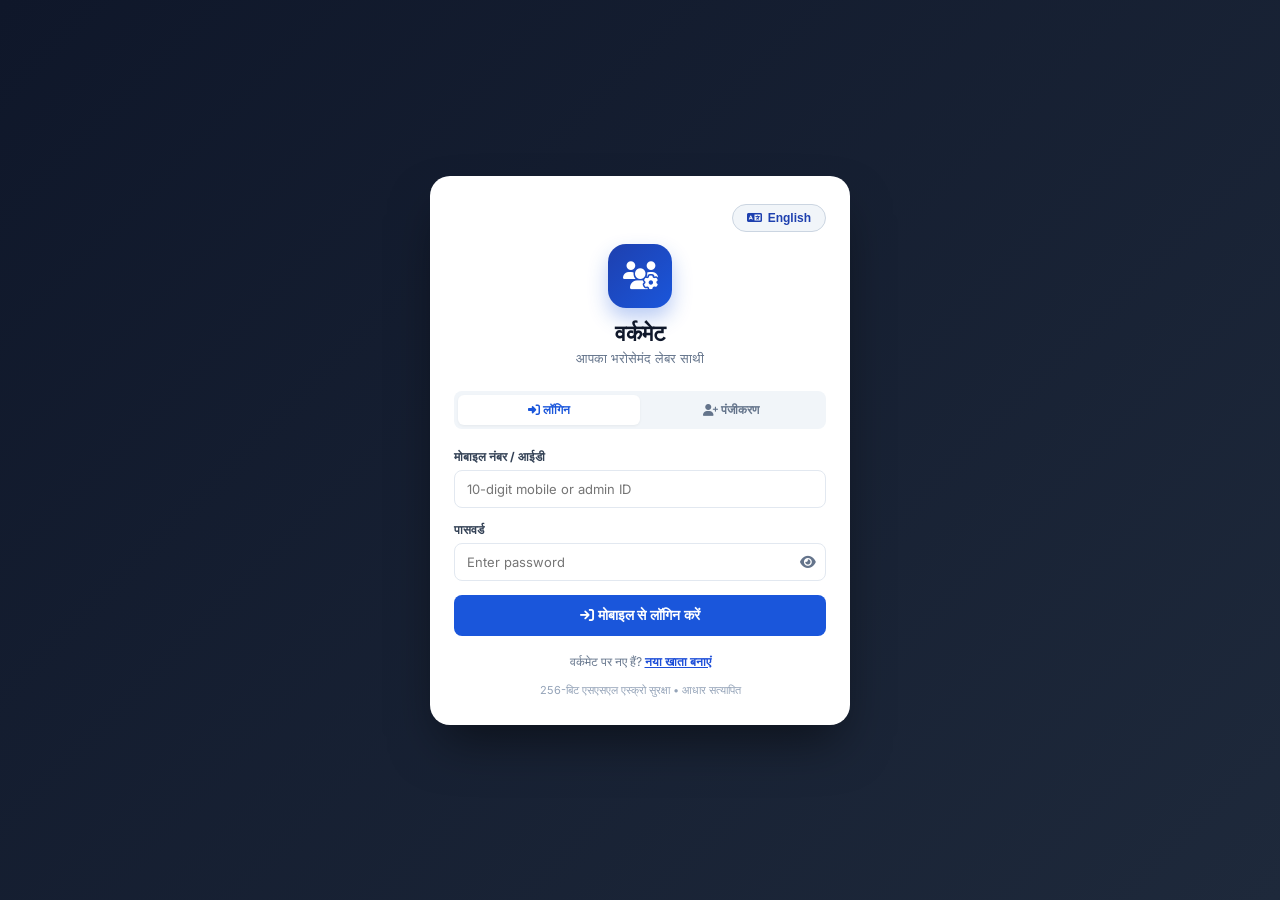
==== docs/index.html @ eb69a131 "feat: add Worker and Dalal (Labour Contractor) options to user role dropdown and management" ====
<!DOCTYPE html>
<html lang="en">
<head>
  <meta charset="UTF-8">
  <meta name="viewport" content="width=device-width, initial-scale=1.0">
  <title data-i18n="appHtmlTitle">WorkMate | On-Demand Blue-Collar Labour Platform</title>
  <!-- Google Fonts: Inter -->
  <link rel="preconnect" href="https://fonts.googleapis.com">
  <link rel="preconnect" href="https://fonts.gstatic.com" crossorigin>
  <link href="https://fonts.googleapis.com/css2?family=Inter:wght@400;500;600;700;800&display=swap" rel="stylesheet">
  <!-- FontAwesome 6 Icons -->
  <link rel="stylesheet" href="https://cdnjs.cloudflare.com/ajax/libs/font-awesome/6.5.1/css/all.min.css">
    <!-- Leaflet Interactive Maps (Official Google Maps Tile Support) -->
  <link rel="stylesheet" href="https://unpkg.com/leaflet@1.9.4/dist/leaflet.css" integrity="sha256-p4NxAoJBhIIN+hmNHrzRCf9tD/miZyoHS5obTRR9BMY=" crossorigin="" />
  <script src="https://unpkg.com/leaflet@1.9.4/dist/leaflet.js" integrity="sha256-20nQCchB9co0qIjJZRGuk2/Z9VM+kNiyxNV1lvTlZBo=" crossorigin=""></script>
  <link rel="stylesheet" href="./css/style.css">
</head>
<body>

  <!-- ================= AUTHENTICATION VIEW (When Logged Out) ================= -->
  <div id="view-auth" class="auth-wrapper" style="display:none;">
    <div class="auth-card-main">
      <!-- Top Language Switcher in Auth Screen -->
      <div class="auth-top-bar">
        <button type="button" class="auth-lang-btn" onclick="toggleLanguage()" title="Switch Language">
          <i class="fa-solid fa-language"></i>
          <span id="authLangTag">हिन्दी</span>
        </button>
      </div>

      <div class="auth-header-logo">
        <div class="auth-logo-badge">
          <i class="fa-solid fa-users-gear"></i>
        </div>
        <h2 style="font-size:22px; font-weight:800; color:#0f172a;" data-i18n="appName">WorkMate</h2>
        <p style="font-size:13px; color:#64748b; margin-top:4px;" data-i18n="tagline">Your Trusted Labour Partner</p>
      </div>

      <!-- Auth Switcher Tabs (Unified Login & Register) -->
      <div class="auth-tabs-row" style="grid-template-columns: 1fr 1fr;">
        <button id="authTabCustomer" class="auth-tab-item active" onclick="switchAuthTab('login')">
          <i class="fa-solid fa-right-to-bracket"></i> <span data-i18n="authLoginTab">Login</span>
        </button>
        <button id="authTabCustomerRegister" class="auth-tab-item" onclick="switchAuthTab('register')">
          <i class="fa-solid fa-user-plus"></i> <span data-i18n="authRegisterTab">Register</span>
        </button>
      </div>

      <!-- Unified Login Form (Customer & Admin Login through single portal) -->
      <form id="formCustomerLogin" onsubmit="handleCustomerLogin(event)" autocomplete="off">
        <div class="form-group">
          <label class="form-label" data-i18n="authIdentifierLabel">Mobile Number / ID *</label>
          <div style="display:flex; gap:8px;">
            <input type="tel" id="loginIdentifierInput" class="form-input" placeholder="10-digit mobile or admin ID" autocomplete="off" value="" required style="flex:1;" />
          </div>
        </div>
        <div class="form-group">
          <label class="form-label" data-i18n="authPasswordLabel">Password * (Min 6 chars)</label>
          <div style="position:relative;">
            <input type="password" id="loginPasswordInput" class="form-input" placeholder="Enter password" minlength="6" autocomplete="new-password" value="" required style="padding-right:38px;" />
            <button type="button" onclick="togglePasswordVisibility('loginPasswordInput', 'loginPassToggleIcon')" style="position:absolute; right:10px; top:50%; transform:translateY(-50%); background:none; border:none; color:#64748b; cursor:pointer; font-size:14px;">
              <i class="fa-solid fa-eye" id="loginPassToggleIcon"></i>
            </button>
          </div>
        </div>
        <button type="submit" class="btn-submit-primary" style="margin-bottom:12px;">
          <i class="fa-solid fa-arrow-right-to-bracket"></i> <span data-i18n="authLoginBtn">Login to WorkMate</span>
        </button>
        <p style="font-size:12px; color:#64748b; text-align:center; margin-top:6px;">
          <span data-i18n="newAccountPrompt">New to WorkMate?</span> 
          <a href="javascript:void(0)" onclick="switchAuthTab('register')" style="color:#1d4ed8; font-weight:700; text-decoration:underline;" data-i18n="createAccountLink">Create an account</a>
        </p>
      </form>

      <!-- Customer Register Form -->
      <form id="formCustomerRegister" onsubmit="handleCustomerRegister(event)" style="display:none;" autocomplete="off">
        <div class="form-group">
          <label class="form-label" data-i18n="labelFullName">Full Name *</label>
          <input type="text" id="registerNameInput" class="form-input" placeholder="Enter your full name" autocomplete="off" value="" required />
        </div>
        <div class="form-group">
          <label class="form-label" data-i18n="authPhoneLabel">10-Digit Mobile Number *</label>
          <div style="display:flex; gap:8px;">
            <input type="text" value="+91" readonly style="width:55px; text-align:center; background:#f1f5f9; border:1px solid #cbd5e1; border-radius:6px; font-weight:700; font-size:13px;" />
            <input type="tel" id="registerPhoneInput" class="form-input" placeholder="10-digit mobile number" maxlength="10" pattern="[0-9]{10}" oninput="this.value=this.value.replace(/[^0-9]/g,'').slice(0,10)" autocomplete="off" value="" required style="flex:1;" />
          </div>
        </div>
        <div class="form-group">
          <label class="form-label" data-i18n="authPasswordLabel">Create Password * (Min 6 chars)</label>
          <div style="position:relative;">
            <input type="password" id="registerPasswordInput" class="form-input" placeholder="Create password (min 6 characters)" minlength="6" autocomplete="new-password" value="" required style="padding-right:38px;" />
            <button type="button" onclick="togglePasswordVisibility('registerPasswordInput', 'regPassToggleIcon')" style="position:absolute; right:10px; top:50%; transform:translateY(-50%); background:none; border:none; color:#64748b; cursor:pointer; font-size:14px;">
              <i class="fa-solid fa-eye" id="regPassToggleIcon"></i>
            </button>
          </div>
        </div>
        <div class="form-group">
          <label class="form-label" data-i18n="labelAddress">Delivery / House Address *</label>
          <input type="text" id="registerAddressInput" class="form-input" placeholder="House/Flat number, Street name" autocomplete="off" value="" required />
        </div>
        <div class="form-group">
          <label class="form-label" data-i18n="labelCityState">City &amp; State *</label>
          <input type="text" id="registerCityInput" class="form-input" placeholder="e.g. Surat, Gujarat" autocomplete="off" value="" required />
        </div>
        <div class="form-group">
          <label class="form-label" data-i18n="labelEmail">Email Address (Optional)</label>
          <input type="email" id="registerEmailInput" class="form-input" placeholder="e.g. user@example.com" autocomplete="off" value="" />
        </div>
        <button type="submit" class="btn-submit-primary" style="margin-bottom:12px;">
          <i class="fa-solid fa-user-plus"></i> <span data-i18n="authRegisterBtn">Register &amp; Continue</span>
        </button>
        <p style="font-size:12px; color:#64748b; text-align:center; margin-top:6px;">
          <span data-i18n="alreadyAccountPrompt">Already have an account?</span> 
          <a href="javascript:void(0)" onclick="switchAuthTab('login')" style="color:#1d4ed8; font-weight:700; text-decoration:underline;" data-i18n="loginAccountLink">Login here</a>
        </p>
      </form>

      <div style="font-size:11px; color:#94a3b8; text-align:center; margin-top:14px;" data-i18n="sslSecurityFoot">
        Protected by 256-bit SSL Escrow Security • UIDAI Aadhaar Verified
      </div>
    </div>
  </div>

  <!-- ================= MAIN APP VIEW (When Logged In) ================= -->
  <div id="appViewportWrapper" class="viewport-wrapper">
    <div id="appContainer" class="app-container" style="display:none;">
      
      <!-- Vibrant Blue App Header (Matching User's Brand Mockup) -->
      <header class="app-header">
        <div class="header-left">
          <div class="location-dropdown" onclick="showToast('Location fixed to registered address')">
            <i class="fa-solid fa-location-dot"></i>
            <span id="headerLocationText">Flat 402, Lotus Tower, Sector 14</span>
            <i class="fa-solid fa-chevron-down" style="font-size:10px;"></i>
          </div>
          <div class="user-greeting" id="userGreetingText">Hello!</div>
        </div>

        <div class="header-right">
          <!-- Google Translate Style Language Switcher -->
          <button class="google-translate-btn" onclick="toggleLanguage()" title="Change Language">
            <span class="translate-icon"><i class="fa-solid fa-language"></i></span>
            <span id="currentLangTag">हिन्दी</span>
            <span class="lang-indicator" id="currentLangIndicator">HI</span>
          </button>

          <!-- Profile Avatar -->
          <div class="header-user-avatar" onclick="switchTab('account')">
            <img src="https://images.unsplash.com/photo-1534528741775-53994a69daeb?w=150&h=150&fit=crop&crop=face" alt="User Avatar">
            <div class="online-dot"></div>
          </div>
        </div>
      </header>

      <!-- Dedicated Admin Top Toolbar (Visible only when logged in as Admin) -->
      <div id="adminTopBar" class="admin-top-bar" style="display:none;">
        <div class="admin-top-badge">
          <i class="fa-solid fa-crown"></i>
          <span>ADMIN CONSOLE</span>
        </div>
        <div class="admin-view-switcher">
          <button id="btnAdminViewMode" class="admin-toggle-btn active" onclick="switchAdminView('admin')">
            <i class="fa-solid fa-sliders"></i> <span data-i18n="adminRatesTab">4 Module Rates</span>
          </button>
          <button id="btnCustomerViewMode" class="admin-toggle-btn" onclick="switchAdminView('customer')">
            <i class="fa-solid fa-mobile-screen"></i> <span data-i18n="customerPreviewTab">Customer View</span>
          </button>
        </div>
        <button class="admin-direct-logout-btn" onclick="openLogoutModal()" title="Log out of Admin Session">
          <i class="fa-solid fa-right-from-bracket"></i>
          <span data-i18n="btnLogout">Logout</span>
        </button>
      </div>

      <!-- Content Views -->
      <main class="app-content">

        <!-- ================= Screen 0: Dedicated Admin Master Rates & Banks Dashboard ================= -->
        <section id="screen-admin" class="screen-view">
          <div style="display:flex; justify-content:space-between; align-items:center; margin-bottom:12px; gap:8px;">
            <button type="button" onclick="switchTab('home')" style="background:#f1f5f9; border:1px solid #cbd5e1; border-radius:8px; padding:6px 12px; font-size:12px; font-weight:700; color:#1e293b; cursor:pointer; display:flex; align-items:center; gap:6px;">
              <i class="fa-solid fa-arrow-left"></i> <span data-i18n="backToHome">Back to Home</span>
            </button>
            <button type="button" onclick="switchTab('account')" style="background:#f1f5f9; border:1px solid #cbd5e1; border-radius:8px; padding:6px 12px; font-size:12px; font-weight:700; color:#1e293b; cursor:pointer; display:flex; align-items:center; gap:6px;">
              <i class="fa-solid fa-user"></i> <span data-i18n="navAccount">My Account</span>
            </button>
          </div>
          <div class="admin-panel-hero">
            <div class="admin-hero-left">
              <h2 style="font-size:17px; font-weight:800; color:#1e3a8a; display:flex; align-items:center; gap:8px;">
                <i class="fa-solid fa-gear" style="color:#1a56db;"></i>
                <span data-i18n="adminHeroTitle">WorkMate Rate & System Control</span>
              </h2>
              <p style="font-size:12px; color:#475569; margin-top:4px; line-height:1.4;" data-i18n="adminHeroSub">
                Edit base prices for all 4 service modules in real-time. Changes instantly recalculate customer checkout totals.
              </p>
            </div>
          </div>

          <!-- 4 Core Service Modules Price Editor with Dropdowns -->
          <div class="admin-section-header" style="display:flex; justify-content:space-between; align-items:flex-end; flex-wrap:wrap; gap:8px;">
            <div>
              <span class="admin-section-tag"><i class="fa-solid fa-tags"></i> 4 Core Service Modules</span>
              <h3 style="font-size:15px; font-weight:700; color:#0f172a; margin-top:4px;" data-i18n="adminModulesHeader">
                <span data-i18n="adminModulesHeader">Service Module Pricing &amp; Base Rates</span>
              </h3>
            </div>
            <div style="display:flex; gap:6px;">
              <button type="button" class="btn-toggle-all-modules" onclick="toggleAllAdminModules(true)" title="Expand all modules">
                <i class="fa-solid fa-folder-open"></i> <span data-i18n="expandAll">Expand All</span>
              </button>
              <button type="button" class="btn-toggle-all-modules" onclick="toggleAllAdminModules(false)" title="Collapse all modules">
                <i class="fa-solid fa-folder"></i> <span data-i18n="collapseAll">Collapse All</span>
              </button>
            </div>
          </div>

          <!-- Dynamic 4 Modules Rate Container -->
          <div id="adminModulesRatesContainer" class="admin-modules-container">
            <!-- Rendered dynamically for Construction, Events, Shifting, Textile -->
          </div>

          <!-- Multi-Bank Payment Gateway & Auto-Failover -->
          <div class="admin-section-header" style="margin-top:24px;">
            <span class="admin-section-tag" style="background:#e0f2fe; color:#0369a1;"><i class="fa-solid fa-building-columns"></i> Multi-Bank Routing</span>
            <h3 style="font-size:15px; font-weight:700; color:#0f172a; margin-top:4px;">
              Admin Bank Settlement & Failover Routing
            </h3>
          </div>

          <div id="adminBankCardsList" class="admin-banks-grid">
            <!-- Dynamic bank list render -->
          </div>

          <!-- Platform Charge Percentage Configuration (Default 10%, Admin Configurable) -->
          <div class="admin-section-header" style="margin-top:24px;">
            <span class="admin-section-tag" style="background:#fef3c7; color:#b45309;"><i class="fa-solid fa-percent"></i> Platform Fee Settings</span>
            <h3 style="font-size:15px; font-weight:700; color:#0f172a; margin-top:4px;">
              <span data-i18n="adminChargeConfigHeader">WorkMate Platform Charge Configuration</span>
            </h3>
          </div>
          <div class="admin-module-card" style="padding:16px 18px;">
            <div style="font-size:13px; color:#475569; margin-bottom:12px; line-height:1.5;">
              Configure the platform charge percentage applied to bookings. <strong>The percentage number is kept hidden from customers</strong> (they see only <code>Charge: ₹...</code>). Default is 10%.
            </div>
            <div style="display:flex; align-items:center; gap:10px; max-width:340px;">
              <div class="admin-input-group" style="padding:4px 10px;">
                <input type="number" id="adminPlatformChargePercentInput" class="admin-trade-rate-input" value="10" step="0.5" min="0" max="50" style="width:70px !important;" />
                <span style="font-weight:800; color:#1e40af; font-size:16px;">%</span>
              </div>
              <button class="btn-save-trade-rate" onclick="savePlatformChargePercent()">
                <i class="fa-solid fa-floppy-disk"></i> <span>Save Charge %</span>
              </button>
            </div>
            <div id="chargePercentStatus" style="font-size:12px; color:#10b981; margin-top:8px; font-weight:700; display:none;">
              ✓ Platform charge updated! All customer estimates recalculated.
            </div>
          </div>

          <!-- User Management Section (Admin Only) -->
          <div class="admin-section-header" style="margin-top:28px; margin-bottom:12px; display:flex; justify-content:space-between; align-items:flex-end; flex-wrap:wrap; gap:10px;">
            <div style="text-align:left;">
              <span class="admin-section-tag" style="background:#ede9fe; color:#6d28d9;"><i class="fa-solid fa-users-gear"></i> User Accounts</span>
              <h3 style="font-size:16px; font-weight:800; color:#0f172a; margin-top:5px; text-align:left;">
                <span data-i18n="adminUsersHeader">User Management &amp; Access Control</span>
              </h3>
            </div>
            <button type="button" class="btn-add-admin-user" onclick="openAdminUserModal(null)">
              <i class="fa-solid fa-user-plus"></i> <span data-i18n="btnAddUser">Add New User</span>
            </button>
          </div>

          <!-- Users Dynamic Container -->
          <div id="adminUsersListContainer" class="admin-users-grid" style="margin-top:12px; display:flex; flex-direction:column; gap:10px;">
            <!-- Rendered dynamically -->
          </div>
        </section>

        <!-- ================= Screen 1: Home View ================= -->
        <section id="screen-home" class="screen-view active">
          <!-- Search Bar (Page 1 Mockup) -->
          <div class="search-wrapper">
            <i class="fa-solid fa-magnifying-glass search-icon-left"></i>
            <input type="text" id="searchInput" class="search-input-box" placeholder="Who are you looking for? Masons, Plumber, Catering..." data-i18n-placeholder="searchPlaceholder" />
            <div class="search-mic-right" onclick="showToast('Voice Search listening: Speak your requirement...')">
              <i class="fa-solid fa-microphone"></i>
            </div>
          </div>

          <!-- 4 Core Service Categories Grid (Page 1 Mockup) -->
          <div id="categoriesGrid" class="categories-grid">
            <!-- Dynamic Category Cards render here -->
          </div>

          <!-- Active Booking Banner (Page 1 Mockup) -->
          <div class="active-booking-section">
            <div class="section-title">
              <span data-i18n="activeBookingTitle">Active Booking</span>
            </div>
            <div id="activeBookingContainer">
              <!-- Rendered dynamically -->
            </div>
          </div>

          <!-- Trust Banner (Page 1 Mockup) -->
          <div class="trust-banner">
            <div class="trust-title">
              <i class="fa-solid fa-shield-halved"></i>
              <span data-i18n="trustTitle">100% ID Verified | Secure Escrow Payments</span>
            </div>
            <div class="trusted-partners-row">
              <span data-i18n="trustedPartners">Trusted Partners: UPI, Razorpay, UIDAI</span>
              <div class="partner-chips">
                <span class="partner-chip">UPI</span>
                <span class="partner-chip">Razorpay</span>
                <span class="partner-chip">UIDAI</span>
              </div>
            </div>
          </div>

          <!-- Recent Customer Reviews Carousel (Page 1 Mockup) -->
          <div class="recent-reviews-section">
            <div class="section-title">
              <span data-i18n="recentReviews">Recent Satisfied Customer Reviews</span>
              <span style="font-size:12px; color:var(--primary); font-weight:600; cursor:pointer;" data-i18n="viewAll">View all &gt;</span>
            </div>
            <div id="reviewsCarousel" class="reviews-carousel">
              <!-- Rendered dynamically -->
            </div>
          </div>
        </section>

        <!-- ================= Screen 2: My Bookings View ================= -->
        <section id="screen-orders" class="screen-view">
          <div class="booking-tabs-header">
            <button id="tabBtnUpcoming" class="booking-tab-btn active" onclick="setBookingTab('upcoming')">
              <span data-i18n="upcomingTab">Upcoming</span>
            </button>
            <button id="tabBtnHistory" class="booking-tab-btn" onclick="setBookingTab('history')">
              <span data-i18n="historyTab">History</span>
            </button>
          </div>

          <div id="bookingsListContainer">
            <!-- Rendered dynamically -->
          </div>
        </section>

        <!-- ================= Screen 3: Payments & Wallet View ================= -->
        <section id="screen-payments" class="screen-view">
          <!-- WorkMate Wallet Card (Screen 3 Mockup) -->
          <div class="wallet-card-main">
            <div class="wallet-card-top">
              <span data-i18n="walletBalanceTitle">WorkMate Wallet</span>
              <i class="fa-solid fa-wallet" style="font-size:20px;"></i>
            </div>
            <div id="walletBalanceAmount" class="wallet-balance-amount">₹13,000</div>
            <div class="wallet-actions-row">
              <button class="btn-wallet-action btn-add-money" onclick="openAddMoneyModal()">
                <i class="fa-solid fa-plus"></i> <span data-i18n="addMoney">+ Add Money</span>
              </button>
              <button class="btn-wallet-action btn-payout-money" onclick="openPayoutModal()">
                <i class="fa-solid fa-arrow-up-right-from-square"></i> <span data-i18n="payout">Payout</span>
              </button>
            </div>
          </div>

          <!-- Connected Methods (Screen 3 Mockup) -->
          <div class="connected-methods-section">
            <div class="section-title" data-i18n="connectedMethods">Connected Methods</div>
            <div class="method-row">
              <div class="method-info">
                <div class="method-icon" style="background:#ecfdf5; color:#059669;">
                  <i class="fa-solid fa-circle-check"></i>
                </div>
                <div>
                  <div style="font-weight:700;" data-i18n="verifiedUpi">Verified UPI</div>
                  <div style="font-size:11px; color:#64748b;">ramesh@okhdfcbank</div>
                </div>
              </div>
              <span style="font-size:11px; color:#059669; font-weight:700;">ACTIVE</span>
            </div>
            <div class="method-row">
              <div class="method-info">
                <div class="method-icon" style="background:#eff6ff; color:#2563eb;">
                  <i class="fa-brands fa-cc-visa"></i>
                </div>
                <div>
                  <div style="font-weight:700;" data-i18n="verifiedCard">Bank, Debit Cards</div>
                  <div style="font-size:11px; color:#64748b;">HDFC Platinum (•••• 4092)</div>
                </div>
              </div>
              <span style="font-size:11px; color:#059669; font-weight:700;">VERIFIED</span>
            </div>
            <div class="razorpay-badge-row">
              <i class="fa-solid fa-shield-check"></i>
              <span data-i18n="razorpayBadge">Payment Secure (Razorpay Gateway)</span>
            </div>
          </div>

          <!-- Transaction History (Screen 3 Mockup) -->
          <div>
            <div class="section-title" data-i18n="txHistory">Transaction History</div>
            <div id="transactionHistoryContainer" class="tx-history-list">
              <!-- Rendered dynamically -->
            </div>
          </div>
        </section>

        <!-- ================= Screen 4: My Account View ================= -->
        <section id="screen-account" class="screen-view">
          <!-- Profile Card with Edit Profile Trigger -->
          <div class="account-profile-header">
            <div class="profile-main-info">
              <div class="account-avatar-wrapper" onclick="openAvatarViewModal()" title="Click to view image">
                <img class="account-avatar-large" id="accountProfileAvatarImg" src="https://images.unsplash.com/photo-1534528741775-53994a69daeb?w=150&h=150&fit=crop&crop=face" alt="User">
                <button type="button" class="btn-avatar-camera-overlay" onclick="triggerAvatarUpload(event)" title="Change Profile Image">
                  <i class="fa-solid fa-camera"></i>
                </button>
              </div>
              <div class="account-info-box">
                <h3 id="accountUserName">Ramesh Kumar</h3>
                <p id="accountUserPhone" style="font-size:12px; color:#64748b; margin-top:2px;">+91 98765 43210</p>
                <div style="margin-top:6px; display:flex; gap:6px; align-items:center; flex-wrap:wrap;">
                  <span class="verified-badge-pill" style="background:#ecfdf5; color:#059669; border-color:#059669;">
                    <i class="fa-solid fa-circle-check"></i> <span data-i18n="accountVerified">Verified Profile</span>
                  </span>
                  <button type="button" class="btn-view-avatar-pill" onclick="openAvatarViewModal()" title="View full profile photo">
                    <i class="fa-solid fa-eye"></i> <span>View Photo</span>
                  </button>
                </div>
              </div>
            </div>
            <button class="btn-edit-profile-trigger" onclick="openEditProfileModal()">
              <i class="fa-solid fa-pen-to-square"></i>
              <span data-i18n="editProfileBtn">Edit Profile</span>
            </button>
          </div>

          <!-- Read-Only & Protected Profile Details Card -->
          <div class="account-details-card">
            <div style="font-size:13px; font-weight:800; margin-bottom:10px; color:#334155;" data-i18n="profileDetailsTitle">
              Account &amp; Profile Details
            </div>
            <div id="accountDetailsGrid" class="details-grid">
              <!-- Rendered dynamically -->
            </div>
          </div>

          <!-- Menu Options -->
          <div class="account-menu-list">
            <div class="account-menu-item" onclick="toggleLanguage()">
              <div class="account-item-left">
                <i class="fa-solid fa-language" style="color:#2563eb;"></i>
                <span data-i18n="menuLanguage">Language Selection</span>
              </div>
              <span style="font-size:12px; color:var(--primary); font-weight:800;" id="menuLangIndicator">&gt;</span>
            </div>

            <!-- Terms & Conditions (Escrow & Cancellation Policy) -->
            <div class="account-menu-item" onclick="openTermsModal()">
              <div class="account-item-left">
                <i class="fa-solid fa-file-shield" style="color:#0284c7;"></i>
                <span data-i18n="menuTerms">Terms &amp; Conditions (Escrow Protection)</span>
              </div>
              <i class="fa-solid fa-chevron-right" style="font-size:11px; color:#94a3b8;"></i>
            </div>

            <!-- 4 Core Service Modules & Rates (Accessible to view/edit) -->
            <div class="account-menu-item" id="menuAdminConsoleItem" onclick="switchTab('admin')">
              <div class="account-item-left">
                <i class="fa-solid fa-sliders" style="color:#2563eb;"></i>
                <span data-i18n="menuAdminConsole">4 Core Service Modules &amp; Base Rates</span>
              </div>
              <span class="admin-badge-pill" style="background:#e0f2fe; color:#0369a1;"><i class="fa-solid fa-sliders"></i> 4 MODULES</span>
            </div>

            <!-- Project Database & Records Explorer -->
            <div class="account-menu-item" id="menuDatabaseSyncItem" onclick="openDatabaseModal()">
              <div class="account-item-left">
                <i class="fa-solid fa-database" style="color:#0d9488;"></i>
                <span data-i18n="menuDatabase">Project Database &amp; Records Explorer</span>
              </div>
              <i class="fa-solid fa-chevron-right" style="font-size:11px; color:#94a3b8;"></i>
            </div>
            <div class="account-menu-item" onclick="openInsuranceModal()">
              <div class="account-item-left">
                <i class="fa-solid fa-heart-pulse" style="color:#e11d48;"></i>
                <span data-i18n="menuInsurance">Micro-Insurance Enrollment</span>
              </div>
              <i class="fa-solid fa-chevron-right" style="font-size:11px; color:#94a3b8;"></i>
            </div>
            <div class="account-menu-item" onclick="openWorkerOnboardModal()">
              <div class="account-item-left">
                <i class="fa-solid fa-helmet-safety" style="color:#f59e0b;"></i>
                <span data-i18n="menuWorkerOnboard">Register as Worker Partner (KYC)</span>
              </div>
              <i class="fa-solid fa-chevron-right" style="font-size:11px; color:#94a3b8;"></i>
            </div>
            <div class="account-menu-item" onclick="openSupportModal()">
              <div class="account-item-left">
                <i class="fa-solid fa-headset" style="color:#8b5cf6;"></i>
                <span data-i18n="menuSupport">24/7 Support (Call / WhatsApp)</span>
              </div>
              <i class="fa-solid fa-chevron-right" style="font-size:11px; color:#94a3b8;"></i>
            </div>
            <div class="account-menu-item" onclick="showToast('Security & biometric PIN authentication is enabled.')">
              <div class="account-item-left">
                <i class="fa-solid fa-lock" style="color:#475569;"></i>
                <span data-i18n="menuSecurity">Security &amp; Privacy</span>
              </div>
              <i class="fa-solid fa-chevron-right" style="font-size:11px; color:#94a3b8;"></i>
            </div>
          </div>

          <!-- Prominent Logout Button -->
          <button class="btn-logout-main" onclick="openLogoutModal()">
            <i class="fa-solid fa-arrow-right-from-bracket"></i>
            <span data-i18n="btnLogout">Log Out</span>
          </button>
        </section>

      </main>

      <!-- Floating Quick Book Button -->
      <button class="fab-quick-book" onclick="openBookingForCategory('construction')">
        <i class="fa-solid fa-bolt"></i>
        <span data-i18n="quickBookBtn">Instant Book</span>
      </button>

      <!-- Bottom Navigation Bar (Page 1 Mockup) -->
      <nav class="bottom-nav-bar">
        <button id="nav-home" class="nav-item-btn active" onclick="switchTab('home')">
          <i class="fa-solid fa-house"></i>
          <span data-i18n="navHome">Home</span>
        </button>
        <button id="nav-admin" class="nav-item-btn" onclick="switchTab('admin')" style="color:#1e40af;">
          <i class="fa-solid fa-sliders"></i>
          <span data-i18n="navAdmin">4 Modules</span>
        </button>
        <button id="nav-orders" class="nav-item-btn" onclick="switchTab('orders')">
          <i class="fa-solid fa-bag-shopping"></i>
          <span data-i18n="navOrders">My Bookings</span>
        </button>
        <button id="nav-payments" class="nav-item-btn" onclick="switchTab('payments')">
          <i class="fa-solid fa-credit-card"></i>
          <span data-i18n="navPayments">Payments</span>
        </button>
        <button id="nav-account" class="nav-item-btn" onclick="switchTab('account')">
          <i class="fa-solid fa-circle-user"></i>
          <span data-i18n="navAccount">My Account</span>
        </button>
      </nav>
    </div>
  </div>

  <!-- ================= MODALS ================= -->

  <!-- Modal 1: Place New Booking / Add Work with Escrow Pay -->
  <div id="modalBooking" class="modal-overlay">
    <div class="modal-sheet">
      <div class="modal-header">
        <h3 id="modalBookingTitle" data-i18n="modalBookingTitle">Add Work &amp; Book Labour</h3>
        <button class="btn-close-modal" onclick="closeModal('modalBooking')"><i class="fa-solid fa-xmark"></i></button>
      </div>
      <div class="modal-body">
        <form onsubmit="submitBooking(event)">
          <div class="form-group">
            <label class="form-label" data-i18n="labelServiceTrade">Select Service / Trade</label>
            <select id="bookingServiceSelect" class="form-select" required></select>
          </div>

          <!-- Admin Base Rate Editor Inside Modal -->
          <div id="modalBookingAdminRateBox" class="modal-admin-rate-box" style="display:none;">
            <div style="font-size:12px; font-weight:700; color:#1e40af; display:flex; align-items:center; justify-content:space-between; margin-bottom:6px;">
              <span><i class="fa-solid fa-pen-to-square"></i> Admin: Official Base Rate for this Trade:</span>
              <span id="adminInlineRateSavedBadge" style="display:none; color:#10b981; font-weight:700;">✓ Updated!</span>
            </div>
            <div style="display:flex; gap:8px; align-items:center;">
              <div style="display:flex; align-items:center; background:#ffffff; border:1px solid #93c5fd; border-radius:6px; padding:0 8px; flex:1;">
                <span style="font-weight:700; color:#1e40af; font-size:14px; margin-right:4px;">₹</span>
                <input type="number" id="modalBookingAdminRateInput" class="form-input" style="border:none; padding:6px 0; font-weight:700; font-size:14px;" step="10" min="50" />
                <span id="modalBookingAdminRateUnit" style="font-size:11px; color:#64748b; margin-left:4px;">/day</span>
              </div>
              <button type="button" class="btn-save-inline-rate" onclick="saveRateFromBookingModal()">
                <i class="fa-solid fa-floppy-disk"></i> Update Rate
              </button>
            </div>
            <div style="font-size:11px; color:#2563eb; margin-top:4px;">
              Updating will save changes to the database and re-calculate prices across the platform.
            </div>
          </div>

          <!-- Customer Custom Pay Offer Field -->
          <div class="form-group" id="customerOfferBudgetGroup">
            <label class="form-label" style="display:flex; justify-content:space-between;">
              <span data-i18n="labelOfferedPay">Your Offered Work Pay (Budget)</span>
              <span style="font-weight:400; color:#64748b; font-size:11px;">(Optional Custom Offer)</span>
            </label>
            <div style="display:flex; align-items:center; background:#ffffff; border:1px solid #cbd5e1; border-radius:8px; padding:0 10px;">
              <span style="font-weight:700; color:#334155; font-size:14px; margin-right:4px;">₹</span>
              <input type="number" id="bookingCustomOfferInput" class="form-input" style="border:none; padding:8px 0; font-weight:700; font-size:14px;" placeholder="Leave empty for official base rate" min="100" step="50" oninput="updateEstimatedPrice()" />
            </div>
          </div>

          <div class="form-group">
            <label class="form-label" data-i18n="labelBookingType">Booking Type</label>
            <select id="bookingTypeSelect" class="form-select">
              <option value="instant">⚡ Instant Dispatch (15 Min Arrival)</option>
              <option value="scheduled">📅 Scheduled Booking (Choose Date/Time)</option>
            </select>
          </div>

          <div class="form-group">
            <label class="form-label" data-i18n="labelDuration">Duration</label>
            <select id="bookingDurationHours" class="form-select">
              <option value="4">Half Day (4 Hours)</option>
              <option value="8" selected>Full Day (8 Hours - Standard)</option>
              <option value="12">Extended Shift (12 Hours)</option>
            </select>
          </div>

          <div class="form-group">
            <label class="form-label" data-i18n="labelLocation">Location / Address</label>
            <input type="text" id="bookingAddressInput" class="form-input" value="Flat 402, Lotus Tower, Sector 14, Noida" required />
          </div>

          <div class="form-group">
            <label class="form-label" data-i18n="labelTaskNotes">Task Specifications / Notes</label>
            <textarea id="bookingNotesInput" class="form-textarea" rows="2" placeholder="e.g. Masonry wall plastering, bring own trowel..."></textarea>
          </div>

          <!-- Sensitive Fee Display: 10% WorkMate Charge (Clean and Professional) -->
          <div style="background:#f8fafc; border:1px solid #e2e8f0; padding:12px; border-radius:8px; margin-bottom:16px;">
            <div style="font-size:12px; color:#64748b;">Total Upfront Amount to Reserve Labour:</div>
            <div id="bookingPriceEstimate" style="font-size:18px; color:var(--primary); font-weight:800; margin-top:2px;">₹750</div>
          </div>

          <!-- Escrow Pay & Post Button -->
          <button type="submit" class="btn-submit-primary">
            <i class="fa-solid fa-credit-card"></i> <span data-i18n="payAndPostBtn">💳 Pay &amp; Post Work (Reserve Labour)</span>
          </button>
        </form>
      </div>
    </div>
  </div>

  <!-- Modal 2: Admin Rate & Multi-Bank Routing Console -->
  <div id="modalAdminConsole" class="modal-overlay">
    <div class="modal-sheet" style="max-width:540px;">
      <div class="modal-header">
        <h3 style="color:#1e3a8a;"><i class="fa-solid fa-sliders"></i> WorkMate Administrator Console</h3>
        <button class="btn-close-modal" onclick="closeModal('modalAdminConsole')"><i class="fa-solid fa-xmark"></i></button>
      </div>
      <div class="modal-body">
        
        <!-- Platform Revenue Overview -->
        <div style="font-size:13px; font-weight:800; margin-bottom:8px; color:#1e293b;">1. Platform Revenue &amp; Charges</div>
        <div id="adminStatsSummary" style="display:grid; grid-template-columns:repeat(2, 1fr); gap:10px; margin-bottom:18px;">
          <!-- Loaded dynamically -->
        </div>

        <!-- Multi-Bank Payment Routing with Failover Protection -->
        <div style="font-size:13px; font-weight:800; margin-bottom:6px; color:#1e293b; display:flex; justify-content:space-between; align-items:center;">
          <span>2. Settlement Bank Accounts (Auto-Failover)</span>
          <span style="font-size:10px; color:#10b981; font-weight:700;"><i class="fa-solid fa-shield-check"></i> FAILOVER ACTIVE</span>
        </div>
        <p style="font-size:11px; color:#64748b; margin-bottom:10px;">
          WorkMate charges are deposited into your primary account. If payment fails on one bank, the system automatically routes to standby accounts.
        </p>
        <div id="adminBanksList" style="margin-bottom:20px;">
          <!-- Loaded dynamically -->
        </div>

        <!-- Service Module Rate Editor -->
        <div style="font-size:13px; font-weight:800; margin-bottom:6px; color:#1e293b;">
          3. Service Module Rates (All Categories)
        </div>
        <p style="font-size:11px; color:#64748b; margin-bottom:10px;">
          Edit the base wage rate for any trade. Changes save immediately to the database and recalculate customer quotes in real time.
        </p>
        <div id="adminRateList" style="max-height:220px; overflow-y:auto; border:1px solid #e2e8f0; border-radius:8px; padding:8px 12px; margin-bottom:16px;">
          <!-- Loaded dynamically -->
        </div>

        <button class="btn-submit-primary" style="background:#64748b;" onclick="closeModal('modalAdminConsole')">
          Close Admin Console
        </button>
      </div>
    </div>
  </div>

  <!-- Modal 3: Edit Profile (Editable + Locked Details) -->
  <div id="modalEditProfile" class="modal-overlay">
    <div class="modal-sheet">
      <div class="modal-header">
        <h3>Edit Profile Details</h3>
        <button class="btn-close-modal" onclick="closeModal('modalEditProfile')"><i class="fa-solid fa-xmark"></i></button>
      </div>
      <div class="modal-body">
        <form onsubmit="submitProfileEdit(event)">
          <!-- Profile Photo Change Section -->
          <div style="display:flex; align-items:center; gap:14px; margin-bottom:16px; padding-bottom:14px; border-bottom:1px dashed #cbd5e1;">
            <img id="editProfilePhotoPreview" src="https://images.unsplash.com/photo-1535713875002-d1d0cf377fde?w=150&h=150&fit=crop&crop=face" alt="Avatar" style="width:54px; height:54px; border-radius:50%; object-fit:cover; border:2px solid #2563eb;" />
            <div style="flex:1;">
              <div style="font-size:12px; font-weight:700; color:#0f172a;"><span data-i18n="labelProfilePhoto">Profile Photo</span></div>
              <button type="button" class="btn-view-avatar-pill" onclick="triggerAvatarUpload(event)" style="margin-top:5px; padding:4px 10px; font-size:11px;">
                <i class="fa-solid fa-camera"></i> <span data-i18n="btnChangePhoto">Change Photo</span>
              </button>
            </div>
          </div>

          <!-- Editable Fields -->
          <div class="form-group">
            <label class="form-label" data-i18n="labelFullName">Full Name *</label>
            <input type="text" id="editProfileName" class="form-input" required />
          </div>

          <div class="form-group">
            <label class="form-label" data-i18n="authPhoneLabel">Mobile Number *</label>
            <input type="tel" id="editProfilePhone" class="form-input" required />
          </div>

          <div class="form-group">
            <label class="form-label" data-i18n="labelEmail">Email Address</label>
            <input type="email" id="editProfileEmail" class="form-input" />
          </div>

          <div class="form-group">
            <label class="form-label" data-i18n="labelAddress">Delivery / House Address</label>
            <input type="text" id="editProfileAddress" class="form-input" placeholder="e.g. Sector 62, Noida" />
          </div>

          <div class="form-group">
            <label class="form-label" data-i18n="labelCityState">City &amp; State</label>
            <input type="text" id="editProfileCity" class="form-input" placeholder="e.g. Noida, Uttar Pradesh" />
          </div>

          <!-- Non-Editable / Locked Fields -->
          <div style="border-top:1px dashed #cbd5e1; margin:16px 0; padding-top:12px;">
            <div style="font-size:11px; font-weight:700; color:#64748b; margin-bottom:10px; text-transform:uppercase;">
              <span data-i18n="labelSecuredFields">Security Protected Fields</span>
            </div>

            <div class="form-group">
              <label class="form-label">
                <span>Member ID</span>
                <span class="badge-locked"><i class="fa-solid fa-lock"></i> Locked</span>
              </label>
              <input type="text" id="editProfileMemberId" class="form-input" readonly />
            </div>

            <div class="form-group">
              <label class="form-label">
                <span>Aadhaar KYC Verification</span>
                <span class="badge-locked"><i class="fa-solid fa-lock"></i> Verified UIDAI</span>
              </label>
              <input type="text" id="editProfileAadhaar" class="form-input" readonly />
            </div>
          </div>

          <button type="submit" class="btn-submit-primary">
            <i class="fa-solid fa-floppy-disk"></i> Save Profile Changes
          </button>
        </form>
      </div>
    </div>
  </div>

  <!-- Hidden Avatar File Input (Accessible Anywhere) -->
  <input type="file" id="avatarFileInput" accept="image/*" onchange="handleAvatarFileSelected(event)" style="display:none;" />

  <!-- Modal: View Profile Photo (Full Size Lightbox) -->
  <div id="modalViewAvatar" class="modal-overlay">
    <div class="modal-sheet" style="max-width:380px; text-align:center;">
      <div class="modal-header" style="border-bottom:1px solid #e2e8f0; padding-bottom:12px;">
        <h3 style="display:flex; align-items:center; gap:8px;">
          <i class="fa-solid fa-image" style="color:#2563eb;"></i>
          <span><span data-i18n="labelProfilePhoto">Profile Photo</span></span>
        </h3>
        <button class="btn-close-modal" onclick="closeModal('modalViewAvatar')"><i class="fa-solid fa-xmark"></i></button>
      </div>
      <div class="modal-body" style="padding:24px 20px; display:flex; flex-direction:column; align-items:center;">
        <div style="position:relative; width:200px; height:200px; margin:0 auto;">
          <img id="viewAvatarModalImg" src="" alt="Profile Image" style="width:200px; height:200px; object-fit:cover; border-radius:50%; box-shadow:0 8px 30px rgba(0,0,0,0.18); border:4px solid #2563eb;" />
        </div>
        <div style="margin-top:16px;">
          <h4 id="viewAvatarModalName" style="font-size:18px; font-weight:800; color:#0f172a; margin:0;">admin</h4>
          <p id="viewAvatarModalRole" style="font-size:12px; color:#64748b; margin:4px 0 0 0;">System Administrator</p>
          <div id="viewAvatarModalJoined" style="font-size:11px; color:#94a3b8; margin-top:3px;">Member Since: September 14, 2026</div>
        </div>
        <div style="display:flex; gap:10px; margin-top:22px; width:100%;">
          <button type="button" class="btn-submit-primary" style="flex:1;" onclick="triggerAvatarUpload(event)">
            <i class="fa-solid fa-camera"></i> <span data-i18n="btnChangePhoto">Change</span>
          </button>
          <button type="button" class="btn-secondary-action" style="flex:1;" onclick="closeModal('modalViewAvatar')">
            <i class="fa-solid fa-xmark"></i> <span data-i18n="btnClose">Close</span>
          </button>
        </div>
      </div>
    </div>
  </div>

  <!-- Modal 4: Database & Cloud Sync (Firebase) -->
  <div id="modalDatabase" class="modal-overlay">
    <div class="modal-sheet">
      <div class="modal-header">
        <h3>Database &amp; Cloud Settings</h3>
        <button class="btn-close-modal" onclick="closeModal('modalDatabase')"><i class="fa-solid fa-xmark"></i></button>
      </div>
      <div class="modal-body">
        <div style="background:#f8fafc; border:1px solid #e2e8f0; border-radius:10px; padding:14px; margin-bottom:16px;">
          <div id="dbSyncStatusInfo">Loading database status...</div>
        </div>

        <div style="margin-bottom:16px; font-size:13px; color:#475569; line-height:1.5;">
          Your application supports both <strong>local SQLite storage</strong> (for offline/fast speed) and <strong>Firebase Cloud Firestore</strong> sync.
        </div>

        <button class="btn-submit-primary" style="background:#0d9488; margin-bottom:10px;" onclick="triggerDatabaseSync()">
          <i class="fa-solid fa-cloud-arrow-up"></i> Sync Records to Firebase Firestore
        </button>

        <button class="btn-submit-primary" style="background:#64748b;" onclick="closeModal('modalDatabase')">
          Close Settings
        </button>
      </div>
    </div>
  </div>

  <!-- Modal 5: Logout Confirmation Modal -->
  <div id="modalLogoutConfirm" class="modal-overlay">
    <div class="modal-sheet">
      <div class="modal-header">
        <h3 style="color:#b91c1c;"><i class="fa-solid fa-triangle-exclamation"></i> Confirm Log Out</h3>
        <button class="btn-close-modal" onclick="closeModal('modalLogoutConfirm')"><i class="fa-solid fa-xmark"></i></button>
      </div>
      <div class="modal-body">
        <p style="font-size:14px; color:#334155; margin-bottom:20px; line-height:1.5;">
          Are you sure you want to log out of your WorkMate account? Your session will be completely terminated.
          <span style="display:block; font-size:12px; color:#64748b; margin-top:4px;">
            
          </span>
        </p>
        <div style="display:flex; gap:10px;">
          <button class="btn-submit-primary" style="flex:1; background:#ef4444;" onclick="executeLogout()">
            <i class="fa-solid fa-arrow-right-from-bracket"></i> Yes, Log Out
          </button>
          <button class="btn-submit-primary" style="flex:1; background:#94a3b8;" onclick="closeModal('modalLogoutConfirm')">
            Cancel
          </button>
        </div>
      </div>
    </div>
  </div>

    <!-- Modal 7: Admin User Create / Edit Modal -->
  <div id="modalAdminUserForm" class="modal-overlay">
    <div class="modal-sheet" style="max-width:440px;">
      <div class="modal-header">
        <h3 id="adminUserModalTitle" data-i18n="editUserTitle">Edit User Account</h3>
        <button class="btn-close-modal" onclick="closeModal('modalAdminUserForm')"><i class="fa-solid fa-xmark"></i></button>
      </div>
      <div class="modal-body">
        <form id="formAdminUserSave" onsubmit="handleAdminSaveUser(event)" autocomplete="off">
          <input type="hidden" id="adminUserFormId" />
          <div class="form-group">
            <label class="form-label" data-i18n="labelFullName">Full Name *</label>
            <input type="text" id="adminUserFormName" class="form-input" placeholder="e.g. Ramesh Kumar" required />
          </div>
          <div class="form-group">
            <label class="form-label" data-i18n="authPhoneLabel">10-Digit Mobile Number *</label>
            <input type="tel" id="adminUserFormPhone" class="form-input" placeholder="10-digit phone number" maxlength="10" pattern="[0-9]{10}" oninput="this.value=this.value.replace(/[^0-9]/g,'').slice(0,10)" required />
          </div>
          <div class="form-group">
            <label class="form-label" data-i18n="authPasswordLabel">Password * (Min 6 characters)</label>
            <div style="position:relative;">
              <input type="password" id="adminUserFormPassword" class="form-input" minlength="6" placeholder="Enter password (min 6 characters)" style="padding-right:38px;" />
              <button type="button" onclick="togglePasswordVisibility('adminUserFormPassword', 'adminPassToggleIcon')" style="position:absolute; right:10px; top:50%; transform:translateY(-50%); background:none; border:none; color:#64748b; cursor:pointer; font-size:14px;">
                <i class="fa-solid fa-eye" id="adminPassToggleIcon"></i>
              </button>
            </div>
          </div>
          <div class="form-group">
            <label class="form-label" data-i18n="labelAddress">Delivery / House Address</label>
            <input type="text" id="adminUserFormAddress" class="form-input" placeholder="Flat / House / Street" />
          </div>
          <div class="form-group">
            <label class="form-label" data-i18n="labelCityState">City &amp; State</label>
            <input type="text" id="adminUserFormCity" class="form-input" placeholder="e.g. Surat, Gujarat" />
          </div>
          <div class="form-group">
            <label class="form-label" data-i18n="labelEmail">Email Address (Optional)</label>
            <input type="email" id="adminUserFormEmail" class="form-input" placeholder="e.g. user@example.com" />
          </div>
          <div class="form-group">
            <label class="form-label" data-i18n="labelRole">Account Role</label>
            <select id="adminUserFormRole" class="form-input">
              <option value="customer" data-i18n="roleCustomer">Customer</option>
              <option value="worker" data-i18n="roleWorker">Worker (कारीगर / मजदूर)</option>
              <option value="dalal" data-i18n="roleDalal">Contractor / Dalal (ठेकेदार / दलाल)</option>
              <option value="admin" data-i18n="roleAdmin">System Administrator</option>
            </select>
          </div>
          <button type="submit" class="btn-submit-primary" style="background:#1e40af; margin-top:10px;">
            <i class="fa-solid fa-floppy-disk"></i> <span data-i18n="btnSaveUser">Save User Details</span>
          </button>
        </form>
      </div>
    </div>
  </div>

  <!-- Modal 6: Live GPS Tracking & Route Map -->
  <div id="modalTracking" class="modal-overlay">
    <div class="modal-sheet">
      <div class="modal-header">
        <h3 data-i18n="trackLive">Live GPS Tracking</h3>
        <button class="btn-close-modal" onclick="closeModal('modalTracking')"><i class="fa-solid fa-xmark"></i></button>
      </div>
      <div class="modal-body">
        <!-- Real Google Map Viewport -->
        <div id="realTrackingMapContainer">
          <div id="leafletMap"></div>
        </div>

        <!-- Live Dynamic Tracking / Arrived Status Card -->
        <div id="trackingStatusBox" class="tracking-status-active">
          <div style="display:flex; justify-content:space-between; align-items:center;">
            <div>
              <strong id="trackingWorkerName">Mukesh Verma</strong>
              <div style="font-size:12px; color:#2563eb;" id="trackingWorkerPhone">+91 98234 11092</div>
            </div>
            <div style="text-align:right;">
              <span style="font-size:11px; color:#64748b;">Arrival OTP:</span>
              <div id="trackingOtpCode" style="font-size:16px; font-weight:800; color:#1e40af;">5603</div>
            </div>
          </div>
          <div style="margin-top:8px; font-size:12px; color:#1e3a8a; font-weight:700; display:flex; align-items:center; justify-content:space-between;">
            <span><i class="fa-solid fa-motorcycle"></i> Live ETA: <span id="trackingEtaTime">12 mins (850m away)</span></span>
            <button type="button" class="btn-fast-forward" onclick="simulateWorkerArrival()" title="Simulate instant arrival for testing">
              <i class="fa-solid fa-forward-fast"></i> Fast Arrival
            </button>
          </div>
        </div>

        <div id="trackingModalActionsRow" style="display:flex; gap:8px;">
          <button class="btn-submit-primary" style="flex:1; background:#10b981;" onclick="showToast('Calling worker: +91 98234 11092...')">
            <i class="fa-solid fa-phone"></i> Call Worker
          </button>
          <button class="btn-submit-primary" style="flex:1; background:#64748b;" onclick="closeModal('modalTracking');">
            Close View
          </button>
        </div>
      </div>
    </div>
  </div>

  <!-- Modal 7: OTP Verification & Work Completion -->
  <div id="modalVerifyOtp" class="modal-overlay">
    <div class="modal-sheet">
      <div class="modal-header">
        <h3>Service Verification &amp; Finish</h3>
        <button class="btn-close-modal" onclick="closeModal('modalVerifyOtp')"><i class="fa-solid fa-xmark"></i></button>
      </div>
      <div class="modal-body">
        <form onsubmit="submitOtpVerification(event)">
          <input type="hidden" id="verifyOtpBookingId">
          <p style="font-size:13px; color:#64748b; margin-bottom:12px;">
            Worker verifies OTP upon arrival at your doorstep to start work timer.
          </p>
          <div style="background:#fefce8; border:1px solid #fef08a; padding:10px; border-radius:6px; margin-bottom:14px; font-size:13px; color:#854d0e; font-weight:600;" id="verifyOtpHint">
            Customer OTP: 5603
          </div>
          <div class="form-group">
            <label class="form-label">Enter 4-Digit OTP</label>
            <input type="text" id="verifyOtpInput" class="form-input" maxlength="4" placeholder="5603" required style="font-size:20px; letter-spacing:4px; text-align:center;">
          </div>
          <button type="submit" class="btn-submit-primary" style="margin-bottom:10px;">
            <i class="fa-solid fa-check"></i> Verify OTP &amp; Start Job
          </button>
        </form>
        <button class="btn-submit-primary" style="background:#10b981;" onclick="triggerCompleteJob(document.getElementById('verifyOtpBookingId').value)">
          <i class="fa-solid fa-flag-checkered"></i> Confirm Job Finished (Release Payout)
        </button>
      </div>
    </div>
  </div>

  <!-- Modal 8: Add Money to Wallet -->
  <div id="modalAddMoney" class="modal-overlay">
    <div class="modal-sheet">
      <div class="modal-header">
        <h3>Add Money to Wallet</h3>
        <button class="btn-close-modal" onclick="closeModal('modalAddMoney')"><i class="fa-solid fa-xmark"></i></button>
      </div>
      <div class="modal-body">
        <form onsubmit="submitAddMoney(event)">
          <div class="form-group">
            <label class="form-label">Amount (₹)</label>
            <input type="number" id="addMoneyAmount" class="form-input" value="2000" min="100" step="100" required>
          </div>
          <div style="display:flex; gap:8px; margin-bottom:16px;">
            <button type="button" class="btn-wallet-action" style="background:#f1f5f9; color:#1e293b; border:1px solid #cbd5e1;" onclick="setAddAmount(1000)">+₹1,000</button>
            <button type="button" class="btn-wallet-action" style="background:#f1f5f9; color:#1e293b; border:1px solid #cbd5e1;" onclick="setAddAmount(2500)">+₹2,500</button>
            <button type="button" class="btn-wallet-action" style="background:#f1f5f9; color:#1e293b; border:1px solid #cbd5e1;" onclick="setAddAmount(5000)">+₹5,000</button>
          </div>
          <div class="form-group">
            <label class="form-label" data-i18n="labelPaymentMethod">Payment Method</label>
            <select id="addMoneyMethod" class="form-select">
              <option value="UPI">Verified UPI (GPay / PhonePe / Paytm)</option>
              <option value="Cards">HDFC Debit Card (•••• 4092)</option>
              <option value="NetBanking">Net Banking</option>
            </select>
          </div>
          <button type="submit" class="btn-submit-primary">
            <i class="fa-solid fa-shield-check"></i> Pay Securely via Razorpay
          </button>
        </form>
      </div>
    </div>
  </div>

  <!-- Modal 9: Worker KYC Onboarding -->
  <div id="modalWorkerOnboard" class="modal-overlay">
    <div class="modal-sheet">
      <div class="modal-header">
        <h3 data-i18n="workerOnboardTitle">Worker KYC Onboarding</h3>
        <button class="btn-close-modal" onclick="closeModal('modalWorkerOnboard')"><i class="fa-solid fa-xmark"></i></button>
      </div>
      <div class="modal-body">
        <form onsubmit="submitWorkerOnboarding(event)">
          <div class="form-group">
            <label class="form-label" data-i18n="labelFullName">Full Name</label>
            <input type="text" id="workerNameInput" class="form-input" placeholder="e.g. Ramprasad Meena" required>
          </div>
          <div class="form-group">
            <label class="form-label" data-i18n="authPhoneLabel">Phone Number</label>
            <input type="tel" id="workerPhoneInput" class="form-input" placeholder="+91 98765 00000" required>
          </div>
          <div class="form-group">
            <label class="form-label" data-i18n="labelAadhaar">12-Digit Aadhaar Number</label>
            <input type="text" id="workerAadhaarInput" class="form-input" placeholder="1234 5678 9012" maxlength="14" required>
          </div>
          <div class="form-group">
            <label class="form-label" data-i18n="labelSector">Sector</label>
            <select id="workerCatSelect" class="form-select">
              <option value="construction">Construction &amp; Masonry</option>
              <option value="events">Events &amp; Catering</option>
              <option value="shifting">House &amp; Office Shifting</option>
              <option value="textile">Textile Mill Helper</option>
            </select>
          </div>
          <div class="form-group">
            <label class="form-label" data-i18n="labelTradeSkill">Primary Trade Skill</label>
            <input type="text" id="workerTradeInput" class="form-input" placeholder="e.g. Master Mason / Tile Specialist" required>
          </div>
          <div class="form-group">
            <label class="form-label" data-i18n="labelDailyWage">Expected Daily Wage / Rate (₹/day)</label>
            <input type="number" id="workerRateInput" class="form-input" value="750" required>
          </div>
          <div class="form-group" style="display:flex; align-items:center; gap:8px;">
            <input type="checkbox" id="workerPoliceConsent" checked required>
            <label for="workerPoliceConsent" style="font-size:12px; color:#475569;">
              I consent to police background check &amp; Aadhaar e-KYC verification.
            </label>
          </div>
          <button type="submit" class="btn-submit-primary">
            <i class="fa-solid fa-id-card-clip"></i> Submit KYC &amp; Get Verified
          </button>
        </form>
      </div>
    </div>
  </div>

  <!-- Modal 10: Rating & Review -->
  <div id="modalReview" class="modal-overlay">
    <div class="modal-sheet">
      <div class="modal-header">
        <h3>Rate &amp; Review Worker</h3>
        <button class="btn-close-modal" onclick="closeModal('modalReview')"><i class="fa-solid fa-xmark"></i></button>
      </div>
      <div class="modal-body">
        <form onsubmit="submitReview(event)">
          <input type="hidden" id="reviewBookingId">
          <input type="hidden" id="reviewWorkerId">
          <p style="font-size:13px; margin-bottom:12px;">
            How was your experience with <strong id="reviewWorkerName">Mukesh Verma</strong>?
          </p>
          <div class="form-group">
            <label class="form-label" data-i18n="labelStarRating">Star Rating</label>
            <select id="reviewRatingSelect" class="form-select">
              <option value="5">★★★★★ (5 Stars - Excellent)</option>
              <option value="4">★★★★☆ (4 Stars - Very Good)</option>
              <option value="3">★★★☆☆ (3 Stars - Average)</option>
            </select>
          </div>
          <div class="form-group">
            <label class="form-label" data-i18n="labelComments">Comments</label>
            <textarea id="reviewCommentInput" class="form-textarea" rows="3" placeholder="Punctual, polite and skillful work..."></textarea>
          </div>
          <button type="submit" class="btn-submit-primary">
            <i class="fa-solid fa-paper-plane"></i> Submit Review
          </button>
        </form>
      </div>
    </div>
  </div>

  <!-- Modal 11: Micro-Insurance Info -->
  <div id="modalInsurance" class="modal-overlay">
    <div class="modal-sheet">
      <div class="modal-header">
        <h3>Micro-Insurance Enrollment</h3>
        <button class="btn-close-modal" onclick="closeModal('modalInsurance')"><i class="fa-solid fa-xmark"></i></button>
      </div>
      <div class="modal-body">
        <div style="background:#ecfdf5; border:1px solid #a7f3d0; border-radius:8px; padding:14px; margin-bottom:16px;">
          <h4 style="color:#065f46; margin-bottom:4px;"><i class="fa-solid fa-shield-heart"></i> WorkMate Shramik Suraksha Bima</h4>
          <p style="font-size:12px; color:#047857;">
            ₹2,00,000 accidental insurance + ₹25,000 OPD medical coverage for on-duty workers and helpers.
          </p>
        </div>
        <div style="font-size:13px; color:#334155; margin-bottom:16px;">
          <p>✓ Instant policy issuance linked to Aadhaar</p>
          <p>✓ 100% cashless claims at network hospitals</p>
          <p>✓ Subsidized by WorkMate Corporate CSR Pool</p>
        </div>
        <button class="btn-submit-primary" onclick="showToast('Enrolled in Micro-Insurance!'); closeModal('modalInsurance');">
          Enroll Now (₹19 / month)
        </button>
      </div>
    </div>
  </div>

  <!-- Modal 12: 24/7 Support -->
  <div id="modalSupport" class="modal-overlay">
    <div class="modal-sheet">
      <div class="modal-header">
        <h3>24/7 Support Helpdesk</h3>
        <button class="btn-close-modal" onclick="closeModal('modalSupport')"><i class="fa-solid fa-xmark"></i></button>
      </div>
      <div class="modal-body">
        <div style="display:flex; flex-direction:column; gap:10px;">
          <button class="btn-submit-primary" style="background:#2563eb;" onclick="showToast('Calling Toll-Free Support: 1800-123-WORK');">
            <i class="fa-solid fa-phone"></i> Call Toll-Free (1800-123-WORK)
          </button>
          <button class="btn-submit-primary" style="background:#16a34a;" onclick="showToast('Opening WhatsApp Support Chat...');">
            <i class="fa-brands fa-whatsapp"></i> Chat on WhatsApp
          </button>
        </div>
      </div>
    </div>
  </div>

  
  <!-- Modal 13: Booking Dispute / Worker Left Mid-Work & Escrow Refund -->
  <div id="modalBookingDispute" class="modal-overlay">
    <div class="modal-sheet">
      <div class="modal-header">
        <h3 style="color:#e11d48;"><i class="fa-solid fa-triangle-exclamation"></i> <span data-i18n="disputeTitle">Report Issue / Worker Left</span></h3>
        <button class="btn-close-modal" onclick="closeModal('modalBookingDispute')"><i class="fa-solid fa-xmark"></i></button>
      </div>
      <div class="modal-body">
        <form onsubmit="submitBookingDispute(event)">
          <input type="hidden" id="disputeBookingId">
          <input type="hidden" id="disputeWorkerId">

          <div style="background:#fff1f2; border:1px solid #fecdd3; border-radius:8px; padding:12px; margin-bottom:14px;">
            <div style="font-size:11px; font-weight:700; color:#e11d48; text-transform:uppercase;" data-i18n="disputeWorkerLabel">Assigned Worker</div>
            <div id="disputeWorkerNameDisplay" style="font-size:15px; font-weight:800; color:#9f1239; margin-top:2px;">Mukesh Verma (ID: w-101)</div>
          </div>

          <div class="form-group">
            <label class="form-label" data-i18n="disputeReasonLabel">What happened? (Select Reason)</label>
            <select id="disputeReasonSelect" class="form-select" required>
              <option value="worker_left_midway" data-i18n="disputeReason1">Worker left midway before completing the job</option>
              <option value="poor_quality_or_delay" data-i18n="disputeReason2">Worker arrived late / poor quality of work</option>
              <option value="extra_cash_demanded" data-i18n="disputeReason3">Worker demanded extra cash beyond platform quote</option>
            </select>
          </div>

          <div class="form-group">
            <label class="form-label" data-i18n="disputeNotesLabel">Incident Notes &amp; Description</label>
            <textarea id="disputeNotesInput" class="form-textarea" rows="2" placeholder="Describe what happened with the worker..." required></textarea>
          </div>

          <div class="form-group">
            <label class="form-label" data-i18n="disputeRatingLabel">Rate Worker (1 Star for Abandonment)</label>
            <select id="disputeRatingSelect" class="form-select">
              <option value="1">★☆☆☆☆ (1 Star - Severe Violation)</option>
              <option value="2">★★☆☆☆ (2 Stars - Poor Experience)</option>
              <option value="3">★★★☆☆ (3 Stars - Fair / Incomplete)</option>
            </select>
          </div>

          <div class="form-group">
            <label class="form-label" data-i18n="disputeActionLabel">Resolution Action</label>
            <select id="disputeActionSelect" class="form-select">
              <option value="instant_wallet_refund" data-i18n="disputeActionRefund">Instant 100% Escrow Wallet Refund</option>
              <option value="dispatch_replacement" data-i18n="disputeActionReplace">Auto-Dispatch Replacement Worker</option>
            </select>
          </div>

          <button type="submit" class="btn-submit-primary" style="background:#e11d48;">
            <i class="fa-solid fa-shield-halved"></i> <span data-i18n="disputeSubmitBtn">Submit Dispute &amp; Claim Refund</span>
          </button>
        </form>
      </div>
    </div>
  </div>

  <!-- Modal 14: Terms & Conditions (Escrow Protection & Worker Abandonment) -->
  <div id="modalTermsConditions" class="modal-overlay">
    <div class="modal-sheet" style="max-width:520px;">
      <div class="modal-header">
        <h3 style="color:#0284c7;"><i class="fa-solid fa-file-shield"></i> <span data-i18n="termsTitle">WorkMate Terms &amp; Escrow Protection Policy</span></h3>
        <button class="btn-close-modal" onclick="closeModal('modalTermsConditions')"><i class="fa-solid fa-xmark"></i></button>
      </div>
      <div class="modal-body">
        <p style="font-size:13px; color:#64748b; margin-bottom:14px;" data-i18n="termsSubtitle">
          Guaranteed Safety for Customers and Verified Workers
        </p>

        <div style="display:flex; flex-direction:column; gap:12px; margin-bottom:18px;">
          <div style="background:#f8fafc; border:1px solid #e2e8f0; border-radius:8px; padding:12px;">
            <div style="font-weight:700; color:#0f172a; font-size:13px; margin-bottom:4px;" data-i18n="terms1Title">1. 100% Escrow Payment Guarantee</div>
            <p style="font-size:12px; color:#475569; line-height:1.5;" data-i18n="terms1Desc">
              Your booking pay is held safely in WorkMate Escrow. Funds are released to the worker only after OTP verification upon satisfactory work completion.
            </p>
          </div>

          <div style="background:#fff1f2; border:1px solid #fecdd3; border-radius:8px; padding:12px;">
            <div style="font-weight:700; color:#9f1239; font-size:13px; margin-bottom:4px;" data-i18n="terms2Title">2. Mid-Work Abandonment Protection</div>
            <p style="font-size:12px; color:#881337; line-height:1.5;" data-i18n="terms2Desc">
              If a worker leaves midway or fails to finish the agreed work, report through 'Report Issue'. The system triggers an instant 100% refund of your escrow balance or dispatches a free replacement.
            </p>
          </div>

          <div style="background:#f0fdf4; border:1px solid #bbf7d0; border-radius:8px; padding:12px;">
            <div style="font-weight:700; color:#166534; font-size:13px; margin-bottom:4px;" data-i18n="terms3Title">3. Worker Penalty &amp; Transparent Ratings</div>
            <p style="font-size:12px; color:#14532d; line-height:1.5;" data-i18n="terms3Desc">
              Workers with reported abandonments receive downward rating penalties and are pushed to the bottom of the dispatch queue to safeguard community standards.
            </p>
          </div>
        </div>

        <button class="btn-submit-primary" style="background:#0284c7;" onclick="closeModal('modalTermsConditions')">
          <i class="fa-solid fa-check"></i> <span data-i18n="termsCloseBtn">I Understand &amp; Accept</span>
        </button>
      </div>
    </div>
  </div>

  <!-- Toast Container -->
  <div id="toastContainer" class="toast-container"></div>

  <!-- Scripts (Standalone & GitHub Pages Ready) -->
  <script src="./js/mock_api.js"></script>
  <script src="./js/wallet.js"></script>
  <script src="./js/tracking.js"></script>
  <script src="./js/app.js"></script>
  <script>

    function setBookingTab(tab) {
      document.querySelectorAll(".booking-tab-btn").forEach(b => b.classList.remove("active"));
      if (tab === "upcoming") {
        document.getElementById("tabBtnUpcoming").classList.add("active");
        renderBookings("upcoming");
      } else {
        document.getElementById("tabBtnHistory").classList.add("active");
        renderBookings("history");
      }
    }

    function openPayoutModal() {
      const isHi = state.lang === "hi";
      const amt = prompt(isHi ? "निकासी राशि दर्ज करें (₹):" : "Enter payout withdrawal amount (₹):", "5000");
      if (amt && !isNaN(amt)) {
        handlePayout(amt).then(() => {
          showToast(isHi ? `₹${amt} का पेआउट यूपीआई पर भेजा गया!` : `Payout of ₹${amt} initiated via UPI!`, "success");
          loadInitialData();
        }).catch(e => showToast(e.message, "error"));
      }
    }

    function openInsuranceModal() {
      document.getElementById("modalInsurance").classList.add("active");
    }

    function openSupportModal() {
      document.getElementById("modalSupport").classList.add("active");
    }

    function openWorkerOnboardModal() {
      document.getElementById("modalWorkerOnboard").classList.add("active");
    }
  </script>
</body>
</html>
---- docs/css/style.css ----
/* WorkMate Design System & Responsive Styles */
:root {
  --primary: #1a56db;
  --primary-dark: #1e40af;
  --primary-light: #ebf5ff;
  --accent: #0d9488;
  --accent-light: #ccfbf1;
  --warning: #f59e0b;
  --warning-light: #fef3c7;
  --danger: #ef4444;
  --danger-light: #fee2e2;
  --success: #10b981;
  --success-light: #d1fae5;
  --bg-app: #f8fafc;
  --surface: #ffffff;
  --text-main: #0f172a;
  --text-muted: #64748b;
  --border: #e2e8f0;
  --radius-sm: 8px;
  --radius-md: 14px;
  --radius-lg: 20px;
  --radius-full: 9999px;
  --shadow-sm: 0 1px 3px rgba(0, 0, 0, 0.05);
  --shadow-md: 0 4px 6px -1px rgba(0, 0, 0, 0.08), 0 2px 4px -2px rgba(0, 0, 0, 0.06);
  --shadow-lg: 0 10px 15px -3px rgba(0, 0, 0, 0.1), 0 4px 6px -4px rgba(0, 0, 0, 0.08);
  --font: 'Inter', -apple-system, BlinkMacSystemFont, 'Segoe UI', Roboto, sans-serif;
}

* {
  margin: 0;
  padding: 0;
  box-sizing: border-box;
}

body {
  font-family: var(--font);
  background: #f1f5f9;
  color: var(--text-main);
  min-height: 100vh;
  display: flex;
  flex-direction: column;
  align-items: center;
  overflow-x: hidden;
}

/* App Viewport Container */
.viewport-wrapper {
  width: 100%;
  display: flex;
  flex-direction: column;
  align-items: center;
  padding: 0;
  min-height: 100vh;
}

/* App Shell (Clean, Modern Responsive Native Layout) */
.app-container {
  width: 100%;
  max-width: 600px;
  min-height: 100vh;
  background: var(--surface);
  box-shadow: 0 4px 20px rgba(0, 0, 0, 0.08);
  position: relative;
  display: flex;
  flex-direction: column;
  transition: all 0.25s ease;
}

@media (min-width: 768px) {
  .viewport-wrapper {
    padding: 16px 0;
  }
  .app-container {
    border-radius: var(--radius-lg);
    min-height: 880px;
    margin-bottom: 20px;
  }
}

/* App Header (Vibrant WorkMate Blue) */
.app-header {
  background: linear-gradient(135deg, #1e40af, #1a56db);
  padding: 16px 18px;
  border-bottom: 1px solid rgba(255, 255, 255, 0.15);
  display: flex;
  justify-content: space-between;
  align-items: center;
  position: sticky;
  top: 0;
  z-index: 25;
  color: #ffffff;
  box-shadow: 0 4px 12px rgba(30, 64, 175, 0.2);
}

.header-left {
  display: flex;
  flex-direction: column;
}

.location-dropdown {
  display: flex;
  align-items: center;
  gap: 5px;
  font-size: 11px;
  color: #bfdbfe;
  font-weight: 500;
  cursor: pointer;
}

.location-dropdown i.fa-location-dot {
  color: #f87171;
  font-size: 13px;
}

.user-greeting {
  font-size: 17px;
  font-weight: 800;
  color: #ffffff;
}

.header-right {
  display: flex;
  align-items: center;
  gap: 10px;
}

/* Google Translate Style Language Switcher */
.google-translate-btn {
  background: #ffffff;
  border: 1.5px solid #cbd5e1;
  color: #1e3a8a;
  padding: 6px 12px;
  border-radius: var(--radius-full);
  font-size: 12px;
  font-weight: 700;
  cursor: pointer;
  display: flex;
  align-items: center;
  gap: 7px;
  box-shadow: 0 2px 6px rgba(0, 0, 0, 0.15);
  transition: all 0.2s ease;
}

.google-translate-btn:hover {
  background: #f8fafc;
  transform: translateY(-1px);
}

.google-translate-btn .translate-icon {
  display: flex;
  align-items: center;
  justify-content: center;
  color: #1a56db;
  font-size: 14px;
}

.google-translate-btn .lang-indicator {
  display: inline-block;
  background: #1a56db;
  color: #ffffff;
  padding: 1px 6px;
  border-radius: 4px;
  font-size: 10px;
  font-weight: 800;
  letter-spacing: 0.5px;
}

/* Dedicated Fullscreen Auth View */
.auth-wrapper {
  width: 100%;
  min-height: 100vh;
  display: flex;
  align-items: center;
  justify-content: center;
  padding: 20px;
  background: linear-gradient(135deg, #0f172a, #1e293b);
}

.auth-card-main {
  width: 100%;
  max-width: 420px;
  background: #ffffff;
  border-radius: var(--radius-lg);
  padding: 28px 24px;
  box-shadow: 0 25px 50px -12px rgba(0, 0, 0, 0.5);
  animation: slideUp 0.3s ease;
}

.auth-header-logo {
  text-align: center;
  margin-bottom: 24px;
}

.auth-logo-badge {
  width: 64px;
  height: 64px;
  background: linear-gradient(135deg, #1e40af, #1a56db);
  border-radius: 18px;
  display: flex;
  align-items: center;
  justify-content: center;
  color: #ffffff;
  font-size: 28px;
  margin: 0 auto 12px;
  box-shadow: 0 10px 20px rgba(26, 86, 219, 0.3);
}

.auth-tabs-row {
  display: flex;
  background: #f1f5f9;
  border-radius: var(--radius-sm);
  padding: 4px;
  margin-bottom: 20px;
}

.auth-tab-item {
  flex: 1;
  padding: 8px;
  text-align: center;
  border: none;
  background: transparent;
  font-size: 12px;
  font-weight: 700;
  color: var(--text-muted);
  border-radius: 6px;
  cursor: pointer;
  transition: all 0.2s ease;
}

.auth-tab-item.active {
  background: #ffffff;
  color: var(--primary);
  box-shadow: var(--shadow-sm);
}

/* Admin Console Badges & Routing */
.admin-badge-pill {
  background: #fef08a;
  color: #854d0e;
  border: 1px solid #facc15;
  font-size: 10px;
  font-weight: 800;
  padding: 2px 6px;
  border-radius: 4px;
  display: inline-flex;
  align-items: center;
  gap: 4px;
}

.admin-bank-card {
  background: #ffffff;
  border: 1px solid #e2e8f0;
  border-radius: 12px;
  padding: 14px 16px;
  margin-bottom: 12px;
  display: flex;
  justify-content: space-between;
  align-items: center;
  gap: 12px;
  flex-wrap: wrap;
  box-shadow: 0 1px 4px rgba(0, 0, 0, 0.04);
  transition: all 0.2s ease;
}

.admin-bank-card:hover {
  border-color: #cbd5e1;
  box-shadow: 0 4px 8px rgba(0, 0, 0, 0.06);
}

.admin-bank-card.active-primary {
  background: #f0fdf4;
  border: 1.5px solid #10b981;
  box-shadow: 0 2px 6px rgba(16, 185, 129, 0.12);
}

.bank-status-pill {
  font-size: 10px;
  font-weight: 800;
  padding: 2px 8px;
  border-radius: 6px;
  letter-spacing: 0.3px;
}

.bank-status-pill.primary-pill {
  background: #10b981;
  color: #ffffff;
}

.bank-status-pill.standby-pill {
  background: #f1f5f9;
  color: #475569;
}

.btn-make-primary-bank {
  background: #1a56db;
  color: #ffffff;
  border: none;
  border-radius: 8px;
  padding: 7px 14px;
  font-size: 11px;
  font-weight: 700;
  cursor: pointer;
  transition: all 0.2s ease;
}

.btn-make-primary-bank:hover {
  background: #1e40af;
  transform: translateY(-1px);
}

.admin-rate-row {
  display: flex;
  align-items: center;
  justify-content: space-between;
  padding: 10px 0;
  border-bottom: 1px solid #f1f5f9;
  font-size: 13px;
}

.admin-rate-input {
  width: 90px;
  padding: 6px 8px;
  border: 1px solid var(--border);
  border-radius: 6px;
  font-size: 13px;
  font-weight: 700;
  text-align: right;
}

.google-translate-btn:hover {
  border-color: var(--primary);
  background: var(--primary-light);
  color: var(--primary);
  transform: translateY(-1px);
}

.google-translate-btn .translate-icon {
  display: flex;
  align-items: center;
  justify-content: center;
  color: #1a56db;
  font-size: 14px;
}

.google-translate-btn .lang-indicator {
  display: inline-block;
  background: #1a56db;
  color: #ffffff;
  padding: 1px 6px;
  border-radius: 4px;
  font-size: 10px;
  font-weight: 800;
  letter-spacing: 0.5px;
}

.header-user-avatar {
  position: relative;
  cursor: pointer;
}

.header-user-avatar img {
  width: 38px;
  height: 38px;
  border-radius: var(--radius-full);
  object-fit: cover;
  border: 2px solid var(--primary);
}

.header-user-avatar .online-dot {
  position: absolute;
  bottom: 0;
  right: 0;
  width: 9px;
  height: 9px;
  background: var(--success);
  border-radius: var(--radius-full);
  border: 2px solid #fff;
}

/* Content Area */
.app-content {
  flex: 1;
  overflow-y: auto;
  padding-bottom: 84px;
  background: var(--bg-app);
}

.screen-view {
  display: none;
  padding: 16px;
  animation: fadeIn 0.25s ease forwards;
}

.screen-view.active {
  display: block;
}

@keyframes fadeIn {
  from { opacity: 0; transform: translateY(6px); }
  to { opacity: 1; transform: translateY(0); }
}

/* Search Bar (Matching Mockup 1) */
.search-wrapper {
  position: relative;
  margin-bottom: 16px;
}

.search-input-box {
  width: 100%;
  background: var(--surface);
  border: 1px solid var(--border);
  border-radius: var(--radius-full);
  padding: 12px 44px 12px 42px;
  font-size: 13px;
  color: var(--text-main);
  outline: none;
  transition: all 0.2s ease;
  box-shadow: var(--shadow-sm);
}

.search-input-box:focus {
  border-color: var(--primary);
  box-shadow: 0 0 0 3px rgba(26, 86, 219, 0.15);
}

.search-icon-left {
  position: absolute;
  left: 16px;
  top: 50%;
  transform: translateY(-50%);
  color: var(--text-muted);
  font-size: 14px;
}

.search-mic-right {
  position: absolute;
  right: 14px;
  top: 50%;
  transform: translateY(-50%);
  color: var(--primary);
  background: var(--primary-light);
  width: 28px;
  height: 28px;
  border-radius: var(--radius-full);
  display: flex;
  align-items: center;
  justify-content: center;
  font-size: 12px;
  cursor: pointer;
}

/* 4 Main Categories Grid (Page 1 Mockup) */
.categories-grid {
  display: grid;
  grid-template-columns: repeat(2, 1fr);
  gap: 12px;
  margin-bottom: 20px;
}

.category-card {
  background: var(--surface);
  border: 1px solid var(--border);
  border-radius: var(--radius-md);
  padding: 14px;
  display: flex;
  flex-direction: column;
  align-items: flex-start;
  position: relative;
  cursor: pointer;
  transition: all 0.2s ease;
  box-shadow: var(--shadow-sm);
}

.category-card:hover {
  transform: translateY(-2px);
  border-color: var(--primary);
  box-shadow: var(--shadow-md);
}

.cat-rating-pill {
  position: absolute;
  top: 12px;
  right: 12px;
  display: flex;
  align-items: center;
  gap: 3px;
  font-size: 11px;
  font-weight: 700;
  color: var(--text-main);
}

.cat-rating-pill i {
  color: var(--warning);
  font-size: 11px;
}

.cat-icon-container {
  width: 44px;
  height: 44px;
  border-radius: 12px;
  display: flex;
  align-items: center;
  justify-content: center;
  font-size: 20px;
  margin-bottom: 10px;
}

.cat-icon-construction {
  background: #eff6ff;
  color: #2563eb;
}

.cat-icon-events {
  background: #fdf2f8;
  color: #db2777;
}

.cat-icon-shifting {
  background: #fefce8;
  color: #ca8a04;
}

.cat-icon-textile {
  background: #f0fdf4;
  color: #16a34a;
}

.cat-title-en {
  font-size: 14px;
  font-weight: 700;
  color: var(--text-main);
  line-height: 1.2;
}

.cat-title-hi {
  font-size: 11px;
  color: var(--text-muted);
  margin-top: 3px;
}

/* Active Booking Card (Faithful to Page 1 Mockup) */
.active-booking-section {
  margin-bottom: 20px;
}

.section-title {
  font-size: 15px;
  font-weight: 700;
  color: var(--text-main);
  margin-bottom: 10px;
  display: flex;
  justify-content: space-between;
  align-items: center;
}

.active-booking-card {
  background: linear-gradient(135deg, #1e3a8a, #1e40af);
  color: #ffffff;
  border-radius: var(--radius-md);
  padding: 16px;
  box-shadow: 0 10px 20px -5px rgba(30, 64, 175, 0.4);
  position: relative;
  overflow: hidden;
}

.active-booking-card::after {
  content: '';
  position: absolute;
  right: -20px;
  top: -20px;
  width: 100px;
  height: 100px;
  background: rgba(255, 255, 255, 0.08);
  border-radius: var(--radius-full);
}

.worker-info-header {
  display: flex;
  align-items: center;
  gap: 12px;
  margin-bottom: 12px;
}

.worker-avatar-wrap {
  position: relative;
}

.worker-avatar-wrap img {
  width: 48px;
  height: 48px;
  border-radius: var(--radius-full);
  object-fit: cover;
  border: 2px solid #60a5fa;
}

.worker-details h4 {
  font-size: 15px;
  font-weight: 700;
  display: flex;
  align-items: center;
  gap: 6px;
}

.worker-details p {
  font-size: 12px;
  color: #bfdbfe;
}

.verified-badge-pill {
  background: rgba(16, 185, 129, 0.2);
  border: 1px solid #10b981;
  color: #a7f3d0;
  font-size: 10px;
  font-weight: 600;
  padding: 2px 6px;
  border-radius: var(--radius-full);
  display: inline-flex;
  align-items: center;
  gap: 3px;
}

.booking-eta-otp-row {
  display: flex;
  justify-content: space-between;
  align-items: center;
  background: rgba(0, 0, 0, 0.2);
  padding: 10px 14px;
  border-radius: var(--radius-sm);
  margin-bottom: 12px;
}

.eta-text {
  font-size: 13px;
  font-weight: 600;
  color: #fef08a;
  display: flex;
  align-items: center;
  gap: 6px;
}

.otp-pill {
  background: #ffffff;
  color: #1e3a8a;
  font-weight: 800;
  font-size: 13px;
  padding: 4px 10px;
  border-radius: var(--radius-sm);
  letter-spacing: 1px;
}

.booking-actions-row {
  display: flex;
  gap: 8px;
}

.btn-track-live {
  flex: 1;
  background: #10b981;
  color: #fff;
  border: none;
  padding: 10px;
  border-radius: var(--radius-sm);
  font-weight: 700;
  font-size: 12px;
  cursor: pointer;
  display: flex;
  align-items: center;
  justify-content: center;
  gap: 6px;
  transition: all 0.2s ease;
}

.btn-track-live:hover {
  background: #059669;
}

.btn-complete-job {
  background: rgba(255, 255, 255, 0.15);
  border: 1px solid rgba(255, 255, 255, 0.3);
  color: #fff;
  padding: 10px 14px;
  border-radius: var(--radius-sm);
  font-weight: 600;
  font-size: 12px;
  cursor: pointer;
}

.btn-complete-job:hover {
  background: rgba(255, 255, 255, 0.25);
}

/* Trust Banner (Matching Mockup 1) */
.trust-banner {
  background: #f1f5f9;
  border: 1px solid var(--border);
  border-radius: var(--radius-md);
  padding: 12px 14px;
  margin-bottom: 20px;
  display: flex;
  flex-direction: column;
  gap: 8px;
}

.trust-title {
  display: flex;
  align-items: center;
  gap: 6px;
  font-size: 12px;
  font-weight: 700;
  color: #334155;
}

.trust-title i {
  color: #16a34a;
}

.trusted-partners-row {
  display: flex;
  align-items: center;
  justify-content: space-between;
  font-size: 11px;
  color: var(--text-muted);
}

.partner-chips {
  display: flex;
  gap: 8px;
}

.partner-chip {
  background: #fff;
  padding: 3px 8px;
  border-radius: 4px;
  font-weight: 700;
  border: 1px solid #cbd5e1;
  font-size: 10px;
  color: #475569;
}

/* Customer Reviews Carousel */
.recent-reviews-section {
  margin-bottom: 16px;
}

.reviews-carousel {
  display: flex;
  gap: 12px;
  overflow-x: auto;
  padding-bottom: 8px;
  scrollbar-width: thin;
}

.review-card {
  min-width: 250px;
  background: var(--surface);
  border: 1px solid var(--border);
  border-radius: var(--radius-md);
  padding: 12px;
  box-shadow: var(--shadow-sm);
  flex-shrink: 0;
}

.review-stars {
  color: var(--warning);
  font-size: 11px;
  margin-bottom: 4px;
}

.review-comment {
  font-size: 12px;
  color: var(--text-main);
  line-height: 1.4;
  margin-bottom: 6px;
}

.reviewer-name {
  font-size: 11px;
  font-weight: 600;
  color: var(--text-muted);
}

/* Screen 2: My Bookings Screen */
.booking-tabs-header {
  display: flex;
  background: #e2e8f0;
  border-radius: var(--radius-sm);
  padding: 4px;
  margin-bottom: 16px;
}

.booking-tab-btn {
  flex: 1;
  padding: 8px;
  text-align: center;
  border: none;
  background: transparent;
  font-size: 13px;
  font-weight: 600;
  color: var(--text-muted);
  border-radius: 6px;
  cursor: pointer;
  transition: all 0.2s ease;
}

.booking-tab-btn.active {
  background: #ffffff;
  color: var(--primary);
  box-shadow: var(--shadow-sm);
}

.booking-item-card {
  background: var(--surface);
  border: 1px solid var(--border);
  border-radius: var(--radius-md);
  padding: 14px;
  margin-bottom: 12px;
  box-shadow: var(--shadow-sm);
}

.booking-item-top {
  display: flex;
  justify-content: space-between;
  align-items: center;
  margin-bottom: 8px;
}

.booking-service-title {
  font-size: 14px;
  font-weight: 700;
}

.status-badge {
  font-size: 11px;
  font-weight: 700;
  padding: 3px 8px;
  border-radius: var(--radius-full);
}

.status-in_progress {
  background: var(--warning-light);
  color: #b45309;
}

.status-upcoming {
  background: var(--primary-light);
  color: var(--primary);
}

.status-completed {
  background: var(--success-light);
  color: #047857;
}

.status-cancelled {
  background: var(--danger-light);
  color: var(--danger);
}

.booking-worker-subrow {
  display: flex;
  align-items: center;
  gap: 10px;
  margin-bottom: 10px;
}

.booking-worker-subrow img {
  width: 36px;
  height: 36px;
  border-radius: var(--radius-full);
  object-fit: cover;
}

.booking-worker-subrow .worker-text {
  font-size: 12px;
}

.booking-cost-row {
  display: flex;
  justify-content: space-between;
  align-items: center;
  border-top: 1px dashed var(--border);
  padding-top: 8px;
  font-size: 12px;
  color: var(--text-muted);
}

.cost-highlight {
  font-size: 15px;
  font-weight: 800;
  color: var(--text-main);
}

.btn-view-gps {
  margin-top: 10px;
  width: 100%;
  background: #f8fafc;
  border: 1px solid #cbd5e1;
  color: var(--primary);
  padding: 8px;
  border-radius: var(--radius-sm);
  font-size: 12px;
  font-weight: 700;
  cursor: pointer;
  display: flex;
  align-items: center;
  justify-content: center;
  gap: 6px;
}

.btn-view-gps:hover {
  background: var(--primary-light);
}

/* Screen 3: Payments & Wallet */
.wallet-card-main {
  background: linear-gradient(135deg, #0f172a, #1e293b);
  border-radius: var(--radius-lg);
  padding: 20px;
  color: #ffffff;
  margin-bottom: 20px;
  box-shadow: 0 10px 25px -5px rgba(15, 23, 42, 0.4);
}

.wallet-card-top {
  display: flex;
  justify-content: space-between;
  align-items: center;
  font-size: 13px;
  color: #94a3b8;
  margin-bottom: 12px;
}

.wallet-balance-amount {
  font-size: 32px;
  font-weight: 800;
  letter-spacing: -0.5px;
  margin-bottom: 16px;
  color: #f8fafc;
}

.wallet-actions-row {
  display: flex;
  gap: 10px;
}

.btn-wallet-action {
  flex: 1;
  padding: 10px;
  border-radius: var(--radius-sm);
  font-size: 13px;
  font-weight: 700;
  cursor: pointer;
  border: none;
  display: flex;
  align-items: center;
  justify-content: center;
  gap: 6px;
  transition: all 0.2s ease;
}

.btn-add-money {
  background: var(--primary);
  color: #ffffff;
}

.btn-add-money:hover {
  background: var(--primary-dark);
}

.btn-payout-money {
  background: rgba(255, 255, 255, 0.12);
  color: #ffffff;
  border: 1px solid rgba(255, 255, 255, 0.2);
}

.btn-payout-money:hover {
  background: rgba(255, 255, 255, 0.2);
}

.connected-methods-section {
  background: var(--surface);
  border: 1px solid var(--border);
  border-radius: var(--radius-md);
  padding: 14px;
  margin-bottom: 20px;
}

.method-row {
  display: flex;
  align-items: center;
  justify-content: space-between;
  padding: 8px 0;
  border-bottom: 1px solid #f1f5f9;
  font-size: 13px;
}

.method-row:last-child {
  border-bottom: none;
}

.method-info {
  display: flex;
  align-items: center;
  gap: 10px;
}

.method-icon {
  width: 32px;
  height: 32px;
  border-radius: 8px;
  display: flex;
  align-items: center;
  justify-content: center;
  font-size: 16px;
}

.razorpay-badge-row {
  background: #f0fdf4;
  border: 1px solid #bbf7d0;
  border-radius: var(--radius-sm);
  padding: 8px 12px;
  font-size: 12px;
  color: #15803d;
  display: flex;
  align-items: center;
  gap: 6px;
  margin-top: 10px;
  font-weight: 600;
}

.tx-history-list {
  display: flex;
  flex-direction: column;
  gap: 8px;
}

.tx-item {
  background: var(--surface);
  border: 1px solid var(--border);
  border-radius: var(--radius-sm);
  padding: 10px 14px;
  display: flex;
  justify-content: space-between;
  align-items: center;
}

.tx-left {
  display: flex;
  align-items: center;
  gap: 10px;
}

.tx-icon-circle {
  width: 32px;
  height: 32px;
  border-radius: var(--radius-full);
  display: flex;
  align-items: center;
  justify-content: center;
  font-size: 13px;
}

.tx-credit {
  background: var(--success-light);
  color: var(--success);
}

.tx-debit {
  background: #f1f5f9;
  color: var(--text-muted);
}

.tx-title {
  font-size: 13px;
  font-weight: 700;
}

.tx-date {
  font-size: 11px;
  color: var(--text-muted);
}

.tx-amount {
  font-size: 14px;
  font-weight: 700;
  text-align: right;
}

/* Screen 4: My Account Screen */
.account-profile-header {
  background: var(--surface);
  border: 1px solid var(--border);
  border-radius: var(--radius-md);
  padding: 16px;
  display: flex;
  align-items: center;
  justify-content: space-between;
  margin-bottom: 16px;
}

.profile-main-info {
  display: flex;
  align-items: center;
  gap: 14px;
}

.account-avatar-wrapper {
  position: relative;
  display: inline-block;
  cursor: pointer;
}

.account-avatar-wrapper:hover .account-avatar-large {
  border-color: #2563eb;
  transform: scale(1.04);
  box-shadow: 0 4px 14px rgba(37, 99, 235, 0.25);
}

.account-avatar-large {
  width: 62px;
  height: 62px;
  border-radius: var(--radius-full);
  object-fit: cover;
  border: 3px solid var(--primary);
  display: block;
  transition: all 0.25s ease;
}

.btn-avatar-camera-overlay {
  position: absolute;
  bottom: -2px;
  right: -2px;
  width: 24px;
  height: 24px;
  border-radius: 50%;
  background: #2563eb;
  color: #ffffff;
  border: 2px solid #ffffff;
  display: flex;
  align-items: center;
  justify-content: center;
  font-size: 10px;
  cursor: pointer;
  box-shadow: 0 2px 5px rgba(0,0,0,0.2);
  transition: all 0.2s ease;
}

.btn-avatar-camera-overlay:hover {
  background: #1d4ed8;
  transform: scale(1.15);
}

.btn-view-avatar-pill {
  background: #f1f5f9;
  border: 1px solid #cbd5e1;
  color: #334155;
  font-size: 10px;
  font-weight: 700;
  padding: 2px 8px;
  border-radius: 12px;
  cursor: pointer;
  display: inline-flex;
  align-items: center;
  gap: 4px;
  transition: all 0.2s ease;
}

.btn-view-avatar-pill:hover {
  background: #eff6ff;
  border-color: #3b82f6;
  color: #1d4ed8;
}

.btn-secondary-action {
  background: #f1f5f9;
  border: 1px solid #cbd5e1;
  color: #334155;
  font-size: 13px;
  font-weight: 700;
  padding: 10px 16px;
  border-radius: 8px;
  cursor: pointer;
  display: inline-flex;
  align-items: center;
  justify-content: center;
  gap: 6px;
  transition: all 0.2s ease;
}

.btn-secondary-action:hover {
  background: #e2e8f0;
}

.account-info-box h3 {
  font-size: 16px;
  font-weight: 800;
}

.btn-edit-profile-trigger {
  background: var(--primary-light);
  border: 1px solid #bfdbfe;
  color: var(--primary);
  padding: 6px 12px;
  border-radius: var(--radius-full);
  font-size: 11px;
  font-weight: 700;
  cursor: pointer;
  display: flex;
  align-items: center;
  gap: 5px;
  transition: all 0.2s ease;
}

.btn-edit-profile-trigger:hover {
  background: var(--primary);
  color: #fff;
}

/* Read-Only Details Card in Account Screen */
.account-details-card {
  background: var(--surface);
  border: 1px solid var(--border);
  border-radius: var(--radius-md);
  padding: 14px 16px;
  margin-bottom: 16px;
}

.details-grid {
  display: grid;
  grid-template-columns: repeat(2, 1fr);
  gap: 10px;
}

.detail-pill {
  background: #f8fafc;
  border: 1px solid #e2e8f0;
  border-radius: 8px;
  padding: 8px 10px;
}

.detail-label {
  font-size: 10px;
  color: var(--text-muted);
  font-weight: 600;
  display: flex;
  align-items: center;
  gap: 4px;
}

.detail-value {
  font-size: 12px;
  font-weight: 700;
  color: var(--text-main);
  margin-top: 2px;
}

.account-menu-list {
  background: var(--surface);
  border: 1px solid var(--border);
  border-radius: var(--radius-md);
  overflow: hidden;
  margin-bottom: 16px;
}

.account-menu-item {
  display: flex;
  align-items: center;
  justify-content: space-between;
  padding: 14px 16px;
  border-bottom: 1px solid var(--border);
  cursor: pointer;
  transition: background 0.15s ease;
  font-size: 13px;
  color: var(--text-main);
  font-weight: 600;
}

.account-menu-item:last-child {
  border-bottom: none;
}

.account-menu-item:hover {
  background: #f8fafc;
}

.account-item-left {
  display: flex;
  align-items: center;
  gap: 12px;
}

.account-item-left i {
  color: var(--primary);
  font-size: 16px;
  width: 20px;
  text-align: center;
}

/* Logout Button */
.btn-logout-main {
  width: 100%;
  background: #fee2e2;
  border: 1px solid #fca5a5;
  color: #b91c1c;
  padding: 14px;
  border-radius: var(--radius-md);
  font-size: 14px;
  font-weight: 700;
  cursor: pointer;
  display: flex;
  align-items: center;
  justify-content: center;
  gap: 8px;
  margin-top: 6px;
  margin-bottom: 20px;
  transition: all 0.2s ease;
}

.btn-logout-main:hover {
  background: #ef4444;
  color: #ffffff;
  border-color: #ef4444;
}

/* Bottom Navigation Bar (Page 1 Mockup) */
.bottom-nav-bar {
  position: absolute;
  bottom: 0;
  left: 0;
  right: 0;
  height: 68px;
  background: var(--surface);
  border-top: 1px solid var(--border);
  display: flex;
  justify-content: space-around;
  align-items: center;
  z-index: 30;
  padding-bottom: 6px;
}

.nav-item-btn {
  display: flex;
  flex-direction: column;
  align-items: center;
  gap: 4px;
  background: transparent;
  border: none;
  font-size: 11px;
  font-weight: 600;
  color: #94a3b8;
  cursor: pointer;
  transition: all 0.2s ease;
  width: 65px;
}

.nav-item-btn i {
  font-size: 19px;
  transition: transform 0.2s ease;
}

.nav-item-btn.active {
  color: var(--primary);
}

.nav-item-btn.active i {
  transform: translateY(-2px);
}

/* Floating Action Button */
.fab-quick-book {
  position: absolute;
  bottom: 80px;
  right: 18px;
  background: var(--primary);
  color: #ffffff;
  border: none;
  border-radius: var(--radius-full);
  padding: 12px 18px;
  font-size: 13px;
  font-weight: 700;
  display: flex;
  align-items: center;
  gap: 8px;
  box-shadow: 0 10px 20px rgba(26, 86, 219, 0.35);
  cursor: pointer;
  z-index: 25;
  transition: all 0.2s ease;
}

.fab-quick-book:hover {
  background: var(--primary-dark);
  transform: translateY(-2px);
  box-shadow: 0 14px 24px rgba(26, 86, 219, 0.45);
}

/* Modals */
.modal-overlay {
  position: fixed;
  top: 0;
  left: 0;
  right: 0;
  bottom: 0;
  background: rgba(15, 23, 42, 0.7);
  backdrop-filter: blur(6px);
  display: none;
  align-items: center;
  justify-content: center;
  z-index: 100;
  padding: 16px;
}

.modal-overlay.active {
  display: flex;
}

.modal-sheet {
  background: #ffffff;
  border-radius: var(--radius-lg);
  width: 100%;
  max-width: 440px;
  max-height: 90vh;
  overflow-y: auto;
  box-shadow: var(--shadow-lg);
  animation: slideUp 0.3s ease;
}

@keyframes slideUp {
  from { transform: translateY(30px); opacity: 0; }
  to { transform: translateY(0); opacity: 1; }
}

.modal-header {
  padding: 16px 20px;
  border-bottom: 1px solid var(--border);
  display: flex;
  justify-content: space-between;
  align-items: center;
}

.modal-header h3 {
  font-size: 16px;
  font-weight: 700;
}

.btn-close-modal {
  background: #f1f5f9;
  border: none;
  width: 30px;
  height: 30px;
  border-radius: var(--radius-full);
  display: flex;
  align-items: center;
  justify-content: center;
  color: var(--text-muted);
  cursor: pointer;
}

.modal-body {
  padding: 20px;
}

.form-group {
  margin-bottom: 14px;
}

.form-label {
  display: flex;
  justify-content: space-between;
  align-items: center;
  font-size: 12px;
  font-weight: 700;
  color: #334155;
  margin-bottom: 6px;
}

.form-label .badge-locked {
  font-size: 10px;
  color: #64748b;
  background: #f1f5f9;
  padding: 2px 6px;
  border-radius: 4px;
  font-weight: 600;
}

.form-input, .form-select, .form-textarea {
  width: 100%;
  padding: 10px 12px;
  border: 1px solid var(--border);
  border-radius: var(--radius-sm);
  font-size: 13px;
  outline: none;
  font-family: inherit;
}

.form-input:focus, .form-select:focus, .form-textarea:focus {
  border-color: var(--primary);
  box-shadow: 0 0 0 3px rgba(26, 86, 219, 0.1);
}

.form-input[readonly] {
  background: #f8fafc;
  color: #64748b;
  cursor: not-allowed;
  border-style: dashed;
}

.btn-submit-primary {
  width: 100%;
  background: var(--primary);
  color: #fff;
  border: none;
  padding: 12px;
  border-radius: var(--radius-sm);
  font-size: 14px;
  font-weight: 700;
  cursor: pointer;
  transition: background 0.2s ease;
}

.btn-submit-primary:hover {
  background: var(--primary-dark);
}

/* Toast Notifications */
.toast-container {
  position: fixed;
  top: 20px;
  right: 20px;
  z-index: 200;
  display: flex;
  flex-direction: column;
  gap: 10px;
  pointer-events: none;
}

.toast-item {
  background: #1e293b;
  color: #ffffff;
  padding: 12px 18px;
  border-radius: var(--radius-sm);
  font-size: 13px;
  font-weight: 600;
  display: flex;
  align-items: center;
  gap: 10px;
  box-shadow: var(--shadow-lg);
  pointer-events: auto;
  animation: toastIn 0.3s ease forwards;
}

.toast-success {
  border-left: 4px solid #10b981;
}

.toast-error {
  border-left: 4px solid #ef4444;
}

@keyframes toastIn {
  from { opacity: 0; transform: translateX(30px); }
  to { opacity: 1; transform: translateX(0); }
}

/* Live Map Canvas */
#trackingCanvas {
  width: 100%;
  height: 240px;
  background: #e5e7eb;
  border-radius: var(--radius-md);
  margin-bottom: 14px;
  display: block;
}

/* ================= Dedicated Admin Dashboard & 4-Module Rate Editor ================= */

.admin-top-bar {
  background: #0f172a;
  color: #ffffff;
  padding: 10px 16px;
  display: flex;
  align-items: center;
  justify-content: space-between;
  border-bottom: 2px solid #1e40af;
  gap: 10px;
  flex-wrap: wrap;
  width: 100%;
}

.admin-top-badge {
  display: flex;
  align-items: center;
  gap: 6px;
  font-size: 12px;
  font-weight: 800;
  color: #fbbf24;
  letter-spacing: 0.5px;
}

.admin-view-switcher {
  display: flex;
  background: rgba(255, 255, 255, 0.12);
  border-radius: 20px;
  padding: 3px;
  gap: 4px;
}

.admin-toggle-btn {
  border: none;
  background: transparent;
  color: #cbd5e1;
  font-size: 11px;
  font-weight: 700;
  padding: 5px 12px;
  border-radius: 16px;
  cursor: pointer;
  display: flex;
  align-items: center;
  gap: 6px;
  transition: all 0.2s ease;
}

.admin-toggle-btn.active {
  background: #1a56db;
  color: #ffffff;
  box-shadow: 0 2px 8px rgba(26, 86, 219, 0.4);
}

.admin-direct-logout-btn {
  background: #dc2626;
  color: #ffffff;
  border: none;
  padding: 6px 14px;
  border-radius: 8px;
  font-size: 12px;
  font-weight: 700;
  cursor: pointer;
  display: flex;
  align-items: center;
  gap: 6px;
  transition: all 0.2s ease;
}

.admin-direct-logout-btn:hover {
  background: #b91c1c;
  transform: translateY(-1px);
}

.admin-panel-hero {
  background: linear-gradient(135deg, #eff6ff, #dbeafe);
  border: 1px solid #bfdbfe;
  border-radius: var(--radius-md);
  padding: 16px 18px;
  margin-bottom: 20px;
}

.admin-section-header {
  display: flex;
  flex-direction: column;
  gap: 2px;
  margin-bottom: 12px;
}

.admin-section-tag {
  display: inline-flex;
  align-items: center;
  gap: 6px;
  width: fit-content;
  font-size: 11px;
  font-weight: 800;
  background: #dbeafe;
  color: #1d4ed8;
  padding: 3px 10px;
  border-radius: 12px;
  text-transform: uppercase;
}

.admin-modules-container {
  display: flex;
  flex-direction: column;
  gap: 18px;
}

.admin-module-card {
  background: #ffffff;
  border: 1px solid #e2e8f0;
  border-radius: var(--radius-md);
  box-shadow: 0 2px 8px rgba(0, 0, 0, 0.04);
  overflow: hidden;
  transition: all 0.25s ease;
}

.admin-module-header {
  padding: 14px 18px;
  background: #f8fafc;
  border-bottom: 1px solid #e2e8f0;
  display: flex;
  align-items: center;
  justify-content: space-between;
  cursor: pointer;
  user-select: none;
  transition: background 0.2s ease, border-color 0.2s ease;
}

.admin-module-header:hover {
  background: #f1f5f9;
}

.admin-module-card.is-collapsed {
  border-color: #cbd5e1;
}

.admin-module-card.is-collapsed .admin-module-header {
  border-bottom: none;
}

.admin-module-chevron {
  width: 26px;
  height: 26px;
  display: flex;
  align-items: center;
  justify-content: center;
  border-radius: 50%;
  background: #ffffff;
  border: 1px solid #cbd5e1;
  color: #475569;
  font-size: 11px;
  transition: transform 0.25s ease, background 0.2s ease, color 0.2s ease;
}

.admin-module-header:hover .admin-module-chevron {
  background: #2563eb;
  color: #ffffff;
  border-color: #2563eb;
}

.admin-module-card:not(.is-collapsed) .admin-module-chevron {
  transform: rotate(180deg);
  background: #eff6ff;
  color: #1d4ed8;
  border-color: #bfdbfe;
}

.admin-dropdown-pill {
  display: inline-flex;
  align-items: center;
  gap: 8px;
  font-size: 11px;
  font-weight: 700;
  background: #ffffff;
  border: 1px solid #cbd5e1;
  padding: 4px 10px;
  border-radius: 20px;
  color: #334155;
  transition: all 0.2s ease;
}

.admin-module-header:hover .admin-dropdown-pill {
  border-color: #93c5fd;
  color: #1d4ed8;
  background: #eff6ff;
}

.btn-toggle-all-modules {
  background: #ffffff;
  border: 1px solid #cbd5e1;
  padding: 5px 10px;
  border-radius: 6px;
  font-size: 11px;
  font-weight: 700;
  color: #475569;
  cursor: pointer;
  display: inline-flex;
  align-items: center;
  gap: 5px;
  transition: all 0.2s ease;
}

.btn-toggle-all-modules:hover {
  background: #eff6ff;
  border-color: #3b82f6;
  color: #1d4ed8;
}

.admin-module-title-box {
  display: flex;
  align-items: center;
  gap: 10px;
}

.admin-module-icon-badge {
  width: 38px;
  height: 38px;
  border-radius: 10px;
  display: flex;
  align-items: center;
  justify-content: center;
  font-size: 18px;
}

.admin-trades-list {
  display: flex;
  flex-direction: column;
  gap: 12px;
  padding: 14px 16px;
}

.admin-trade-item {
  border: 1px solid #f1f5f9;
  border-radius: 8px;
  padding: 12px 14px;
  background: #fafafa;
  transition: all 0.2s ease;
}

.admin-trade-item:hover {
  border-color: #cbd5e1;
  background: #ffffff;
  box-shadow: 0 4px 12px rgba(0, 0, 0, 0.03);
}

.admin-trade-item.updated-highlight {
  border-color: #10b981 !important;
  background: #f0fdf4 !important;
}

.admin-rate-edit-row {
  display: flex;
  align-items: center;
  gap: 10px;
  margin-top: 8px;
  flex-wrap: wrap;
}

.admin-input-group {
  display: flex;
  align-items: center;
  background: #ffffff;
  border: 1.5px solid #cbd5e1;
  border-radius: 6px;
  padding: 0 8px;
  flex: 1;
  min-width: 140px;
}

.admin-trade-rate-input {
  border: none !important;
  padding: 6px 4px !important;
  font-weight: 800 !important;
  font-size: 15px !important;
  color: #0f172a !important;
  width: 80px !important;
  background: transparent !important;
  outline: none !important;
}

.btn-save-trade-rate {
  background: #16a34a;
  color: #ffffff;
  border: none;
  padding: 8px 14px;
  border-radius: 6px;
  font-size: 12px;
  font-weight: 700;
  cursor: pointer;
  display: flex;
  align-items: center;
  gap: 6px;
  transition: all 0.2s ease;
}

.btn-save-trade-rate:hover {
  background: #15803d;
}

.admin-live-breakdown {
  display: flex;
  align-items: center;
  gap: 6px;
  flex-wrap: wrap;
  margin-top: 8px;
  font-size: 11px;
}

.calc-chip {
  background: #e2e8f0;
  color: #334155;
  padding: 2px 8px;
  border-radius: 4px;
  font-weight: 600;
}

.calc-operator {
  color: #94a3b8;
  font-weight: 700;
}

.calc-chip-total {
  background: #dcfce7;
  color: #15803d;
  padding: 2px 8px;
  border-radius: 4px;
  font-weight: 800;
}

.modal-admin-rate-box {
  background: #eff6ff;
  border: 1.5px dashed #3b82f6;
  border-radius: 8px;
  padding: 10px 12px;
  margin-bottom: 14px;
}

.btn-save-inline-rate {
  background: #1e40af;
  color: #ffffff;
  border: none;
  padding: 7px 12px;
  border-radius: 6px;
  font-size: 12px;
  font-weight: 700;
  cursor: pointer;
  white-space: nowrap;
}

.btn-save-inline-rate:hover {
  background: #1d4ed8;
}

/* Auth Top Bar & Language Selector */
.auth-top-bar {
  display: flex;
  justify-content: flex-end;
  margin-bottom: 12px;
}

.auth-lang-btn {
  background: #f1f5f9;
  border: 1px solid #cbd5e1;
  color: #1e40af;
  padding: 6px 14px;
  border-radius: 20px;
  font-size: 12px;
  font-weight: 700;
  cursor: pointer;
  display: inline-flex;
  align-items: center;
  gap: 6px;
  transition: all 0.2s ease;
}

.auth-lang-btn:hover {
  background: #e2e8f0;
  border-color: #94a3b8;
}

/* Worker Abandonment / Dispute Button on Active Booking Card */
.btn-dispute-worker {
  width: 100%;
  padding: 9px 12px;
  background: #fff1f2;
  border: 1px solid #fecdd3;
  color: #e11d48;
  border-radius: 8px;
  font-size: 12px;
  font-weight: 700;
  cursor: pointer;
  display: flex;
  align-items: center;
  justify-content: center;
  gap: 6px;
  margin-top: 8px;
  transition: all 0.2s ease;
}

.btn-dispute-worker:hover {
  background: #ffe4e6;
  border-color: #fca5a5;
  color: #be123c;
}

/* Real Google Map Container & Custom Markers */
#realTrackingMapContainer {
  width: 100%;
  height: 260px;
  border-radius: 12px;
  overflow: hidden;
  border: 1px solid #cbd5e1;
  position: relative;
  margin-bottom: 12px;
  box-shadow: 0 4px 12px rgba(0, 0, 0, 0.08);
}

#leafletMap {
  width: 100%;
  height: 100%;
  z-index: 1;
}

.map-custom-marker {
  background: transparent !important;
  border: none !important;
}

.map-dest-marker {
  width: 36px;
  height: 36px;
  background: #10b981;
  color: #ffffff;
  border-radius: 50%;
  display: flex;
  align-items: center;
  justify-content: center;
  font-size: 16px;
  border: 3px solid #ffffff;
  box-shadow: 0 4px 10px rgba(16, 185, 129, 0.4);
  position: relative;
}

.map-pulse-ring {
  position: absolute;
  width: 48px;
  height: 48px;
  border-radius: 50%;
  border: 2px solid #10b981;
  animation: mapPulse 1.8s infinite ease-out;
  pointer-events: none;
}

@keyframes mapPulse {
  0% { transform: scale(0.6); opacity: 1; }
  100% { transform: scale(1.6); opacity: 0; }
}

.map-bike-marker {
  display: flex;
  flex-direction: column;
  align-items: center;
  position: relative;
}

.bike-emoji {
  font-size: 24px;
  filter: drop-shadow(0 2px 4px rgba(0,0,0,0.3));
}

.bike-name-pill {
  background: #1e40af;
  color: #ffffff;
  font-size: 10px;
  font-weight: 700;
  padding: 1px 6px;
  border-radius: 10px;
  white-space: nowrap;
  box-shadow: 0 2px 5px rgba(0,0,0,0.25);
  margin-top: -2px;
}

/* Tracking Status Box: Active Movement */
.tracking-status-active {
  background: #eff6ff;
  border: 1px solid #bfdbfe;
  border-radius: 10px;
  padding: 12px;
  margin-bottom: 14px;
}

.btn-fast-forward {
  background: #fef3c7;
  color: #b45309;
  border: 1px solid #fde68a;
  padding: 3px 8px;
  border-radius: 6px;
  font-size: 11px;
  font-weight: 700;
  cursor: pointer;
  transition: all 0.2s;
}

.btn-fast-forward:hover {
  background: #fde68a;
}

/* Tracking Status Box: Worker Arrived State */
.tracking-status-arrived {
  background: #ecfdf5;
  border: 1.5px solid #a7f3d0;
  border-radius: 10px;
  padding: 14px;
  margin-bottom: 14px;
  animation: slideDown 0.3s ease;
}

.arrived-check-badge {
  width: 40px;
  height: 40px;
  background: #10b981;
  color: #ffffff;
  border-radius: 50%;
  display: flex;
  align-items: center;
  justify-content: center;
  font-size: 20px;
  flex-shrink: 0;
  box-shadow: 0 4px 10px rgba(16, 185, 129, 0.3);
}

.otp-arrival-card {
  background: #ffffff;
  border: 1px dashed #059669;
  border-radius: 8px;
  padding: 10px 12px;
  margin-top: 10px;
  display: flex;
  align-items: center;
  justify-content: space-between;
}

.otp-highlight-code {
  font-size: 22px;
  font-weight: 800;
  color: #065f46;
  letter-spacing: 3px;
  background: #d1fae5;
  padding: 2px 10px;
  border-radius: 6px;
}

/* Active Booking Card Arrived Badge */
.booking-arrived-alert {
  background: #ecfdf5;
  border: 1px solid #6ee7b7;
  border-radius: 8px;
  padding: 10px 12px;
  margin: 10px 0;
  display: flex;
  align-items: center;
  justify-content: space-between;
}

/* Admin User Management Cards */
.admin-users-grid {
  display: flex;
  flex-direction: column;
  gap: 10px;
}

.admin-user-card {
  background: #ffffff;
  border: 1px solid #e2e8f0;
  border-radius: 12px;
  padding: 14px 16px;
  display: flex;
  justify-content: space-between;
  align-items: center;
  gap: 12px;
  flex-wrap: wrap;
  box-shadow: 0 1px 3px rgba(0, 0, 0, 0.04);
  transition: all 0.2s ease;
}

.admin-user-card:hover {
  border-color: #cbd5e1;
  box-shadow: 0 4px 8px rgba(0, 0, 0, 0.06);
}

.user-role-badge {
  font-size: 10px;
  font-weight: 800;
  padding: 2px 8px;
  border-radius: 12px;
}

.user-role-badge.role-admin {
  background: #dbeafe;
  color: #1e40af;
  border: 1px solid #bfdbfe;
}

.user-role-badge.role-customer {
  background: #dcfce7;
  color: #15803d;
  border: 1px solid #bbf7d0;
}

.user-role-badge.role-worker {
  background: #fef3c7;
  color: #b45309;
  border: 1px solid #fde68a;
}

.user-role-badge.role-dalal {
  background: #ede9fe;
  color: #6d28d9;
  border: 1px solid #ddd6fe;
}

.btn-add-admin-user {
  background: #1a56db;
  color: #ffffff;
  border: none;
  border-radius: 8px;
  padding: 8px 16px;
  font-size: 12px;
  font-weight: 700;
  cursor: pointer;
  display: flex;
  align-items: center;
  gap: 6px;
  box-shadow: 0 2px 4px rgba(26, 86, 219, 0.2);
  transition: all 0.2s ease;
}

.btn-add-admin-user:hover {
  background: #1e40af;
  transform: translateY(-1px);
}

.btn-edit-user-trigger {
  background: #eff6ff;
  border: 1px solid #bfdbfe;
  border-radius: 8px;
  padding: 6px 12px;
  font-size: 12px;
  color: #1d4ed8;
  font-weight: 700;
  cursor: pointer;
  display: flex;
  align-items: center;
  gap: 5px;
  transition: all 0.2s ease;
}

.btn-edit-user-trigger:hover {
  background: #dbeafe;
  border-color: #93c5fd;
}

.btn-delete-user-trigger {
  background: #fef2f2;
  border: 1px solid #fecaca;
  border-radius: 8px;
  padding: 6px 10px;
  font-size: 12px;
  color: #dc2626;
  font-weight: 700;
  cursor: pointer;
  display: flex;
  align-items: center;
  gap: 4px;
  transition: all 0.2s ease;
}

.btn-delete-user-trigger:hover {
  background: #fee2e2;
  border-color: #f87171;
}
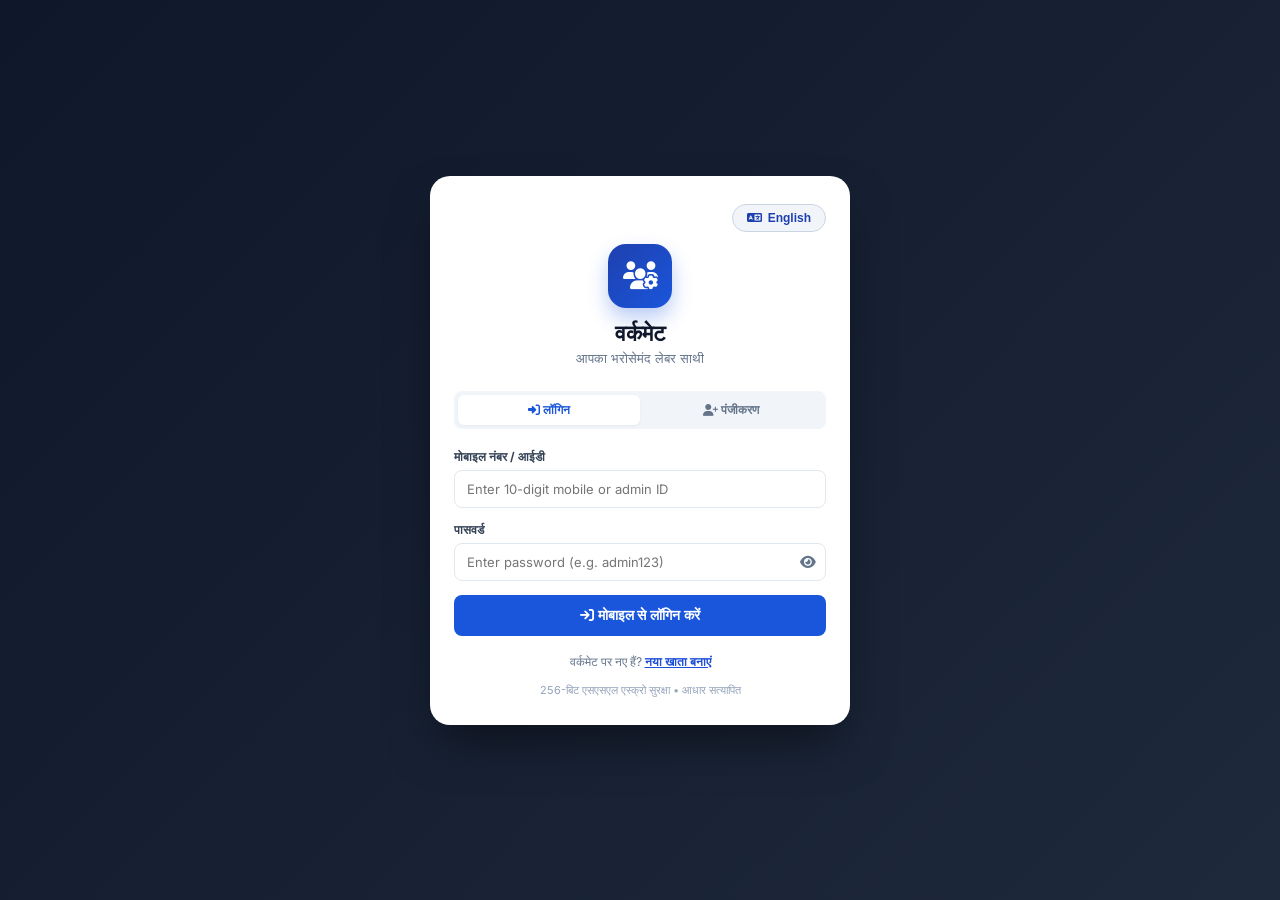
==== commit db7c69cb: "fix: bind loginIdentifierInput and loginPasswordInput in app.js and mock_api.js for seamless 7878193" ====
--- a/docs/index.html
+++ b/docs/index.html
@@ -49,15 +49,15 @@
       <!-- Unified Login Form (Customer & Admin Login through single portal) -->
       <form id="formCustomerLogin" onsubmit="handleCustomerLogin(event)" autocomplete="off">
         <div class="form-group">
-          <label class="form-label" data-i18n="authIdentifierLabel">Mobile Number / ID *</label>
+          <label class="form-label" data-i18n="authIdentifierLabel">Mobile Number / Admin ID *</label>
           <div style="display:flex; gap:8px;">
-            <input type="tel" id="loginIdentifierInput" class="form-input" placeholder="10-digit mobile or admin ID" autocomplete="off" value="" required style="flex:1;" />
+            <input type="text" id="loginIdentifierInput" class="form-input" placeholder="Enter 10-digit mobile or admin ID" autocomplete="off" value="" required style="flex:1;" />
           </div>
         </div>
         <div class="form-group">
           <label class="form-label" data-i18n="authPasswordLabel">Password * (Min 6 chars)</label>
           <div style="position:relative;">
-            <input type="password" id="loginPasswordInput" class="form-input" placeholder="Enter password" minlength="6" autocomplete="new-password" value="" required style="padding-right:38px;" />
+            <input type="password" id="loginPasswordInput" class="form-input" placeholder="Enter password (e.g. admin123)" minlength="6" autocomplete="new-password" value="" required style="padding-right:38px;" />
             <button type="button" onclick="togglePasswordVisibility('loginPasswordInput', 'loginPassToggleIcon')" style="position:absolute; right:10px; top:50%; transform:translateY(-50%); background:none; border:none; color:#64748b; cursor:pointer; font-size:14px;">
               <i class="fa-solid fa-eye" id="loginPassToggleIcon"></i>
             </button>
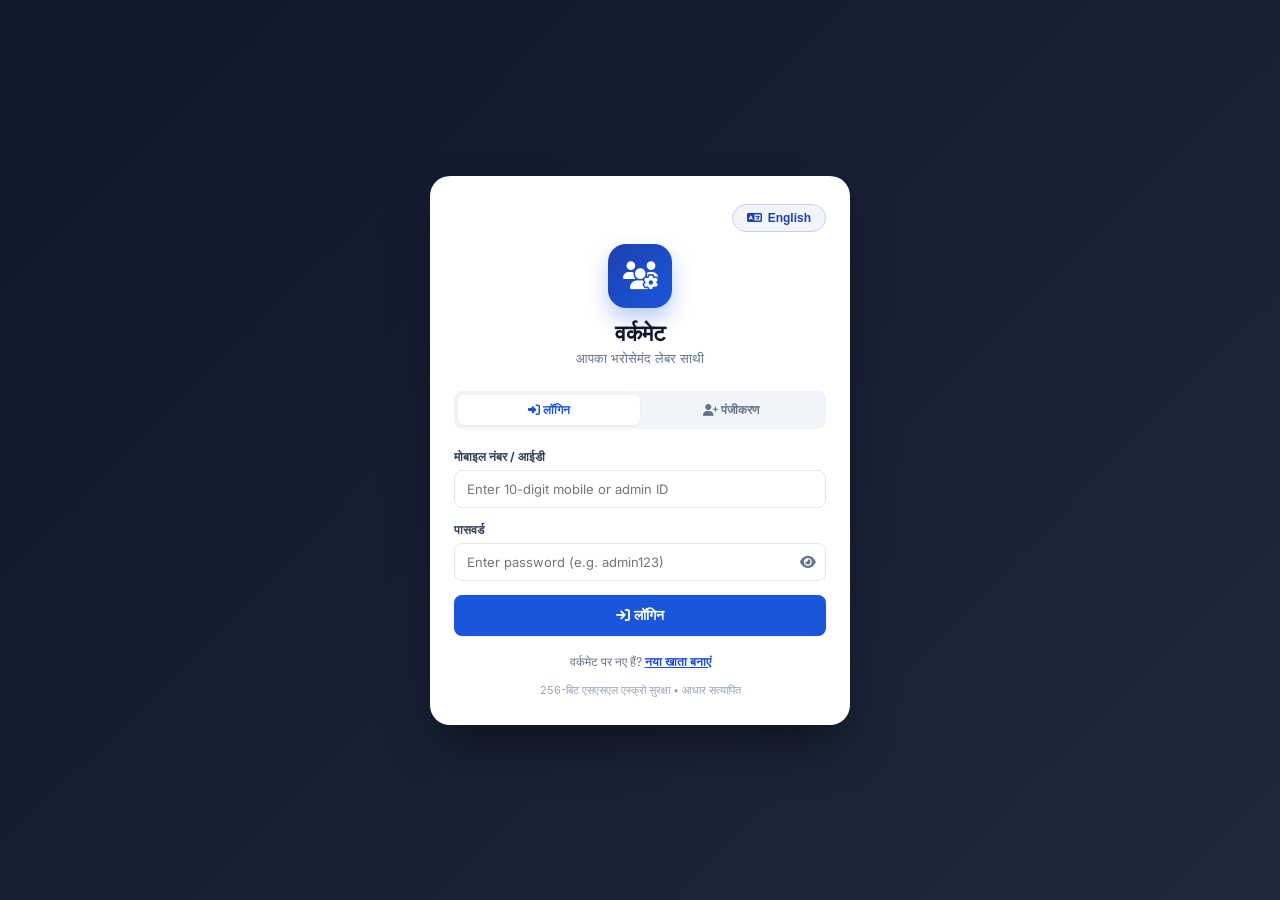
==== commit 4fa6f400: "Complete 20 trades across 4 modules, strict non-admin isolation, real multi-method payment system wi" ====
--- a/docs/index.html
+++ b/docs/index.html
@@ -13,6 +13,7 @@
     <!-- Leaflet Interactive Maps (Official Google Maps Tile Support) -->
   <link rel="stylesheet" href="https://unpkg.com/leaflet@1.9.4/dist/leaflet.css" integrity="sha256-p4NxAoJBhIIN+hmNHrzRCf9tD/miZyoHS5obTRR9BMY=" crossorigin="" />
   <script src="https://unpkg.com/leaflet@1.9.4/dist/leaflet.js" integrity="sha256-20nQCchB9co0qIjJZRGuk2/Z9VM+kNiyxNV1lvTlZBo=" crossorigin=""></script>
+  <script src="https://cdnjs.cloudflare.com/ajax/libs/qrcodejs/1.0.0/qrcode.min.js"></script>
   <link rel="stylesheet" href="./css/style.css">
 </head>
 <body>
@@ -64,7 +65,7 @@
           </div>
         </div>
         <button type="submit" class="btn-submit-primary" style="margin-bottom:12px;">
-          <i class="fa-solid fa-arrow-right-to-bracket"></i> <span data-i18n="authLoginBtn">Login to WorkMate</span>
+          <i class="fa-solid fa-arrow-right-to-bracket"></i> <span data-i18n="authLoginBtn">Login</span>
         </button>
         <p style="font-size:12px; color:#64748b; text-align:center; margin-top:6px;">
           <span data-i18n="newAccountPrompt">New to WorkMate?</span> 
@@ -74,6 +75,14 @@
 
       <!-- Customer Register Form -->
       <form id="formCustomerRegister" onsubmit="handleCustomerRegister(event)" style="display:none;" autocomplete="off">
+        <div class="form-group">
+          <label class="form-label" data-i18n="labelRegisterRole">Account Type / Role *</label>
+          <select id="registerRoleInput" class="form-select" required>
+            <option value="customer" data-i18n="roleCustomer">Customer / Client</option>
+            <option value="worker" data-i18n="roleWorker">Worker / Mazdoor</option>
+            <option value="dalal" data-i18n="roleDalal">Contractor / Dalal</option>
+          </select>
+        </div>
         <div class="form-group">
           <label class="form-label" data-i18n="labelFullName">Full Name *</label>
           <input type="text" id="registerNameInput" class="form-input" placeholder="Enter your full name" autocomplete="off" value="" required />
@@ -290,6 +299,39 @@
           <!-- 4 Core Service Categories Grid (Page 1 Mockup) -->
           <div id="categoriesGrid" class="categories-grid">
             <!-- Dynamic Category Cards render here -->
+          </div>
+
+          <!-- All Trades Explorer (All 4 Modules Complete 5 Trades Each) -->
+          <div class="home-trades-section" style="margin-top:20px;">
+            <div class="section-title" style="display:flex; justify-content:space-between; align-items:center;">
+              <span data-i18n="allTradesTitle">All 4 Service Modules &amp; Trades</span>
+              <span style="font-size:12px; color:#2563eb; font-weight:700;" id="totalTradesCountBadge">20 Verified Trades</span>
+            </div>
+            <div id="homeTradesAccordion" class="home-trades-container">
+              <!-- Rendered dynamically with full 5 trades per module -->
+            </div>
+          </div>
+
+          <!-- Top Available Workers Section (Customer Worker Selection & Live Status) -->
+          <div id="availableWorkersSection" class="available-workers-section" style="margin-top:22px;">
+            <div class="section-title" style="display:flex; justify-content:space-between; align-items:center;">
+              <span data-i18n="availableWorkersTitle">Top Rated Available Workers</span>
+              <span style="font-size:11px; color:#059669; font-weight:700;"><i class="fa-solid fa-circle" style="font-size:8px;"></i> Live Verified</span>
+            </div>
+            <div id="availableWorkersGrid" class="available-workers-grid">
+              <!-- Dynamically populated worker cards with 🟢 Available / 🟡 Busy badges -->
+            </div>
+          </div>
+
+          <!-- Dedicated Worker Job Portal / Open Work Feed (Visible when Worker is Logged in) -->
+          <div id="workerJobFeedSection" class="worker-job-feed-section" style="display:none; margin-top:22px;">
+            <div class="section-title" style="display:flex; justify-content:space-between; align-items:center;">
+              <span data-i18n="workerJobFeedTitle">Available Work Feed (Instant Jobs)</span>
+              <span class="badge-role-worker" style="background:#fef3c7; color:#b45309; padding:2px 8px; border-radius:12px; font-size:11px; font-weight:700;">Worker Portal</span>
+            </div>
+            <div id="workerJobsList" class="worker-jobs-list">
+              <!-- Dynamically populated jobs looking for worker -->
+            </div>
           </div>
 
           <!-- Active Booking Banner (Page 1 Mockup) -->
@@ -567,7 +609,17 @@
         <form onsubmit="submitBooking(event)">
           <div class="form-group">
             <label class="form-label" data-i18n="labelServiceTrade">Select Service / Trade</label>
-            <select id="bookingServiceSelect" class="form-select" required></select>
+            <select id="bookingServiceSelect" class="form-select" onchange="syncServiceWorkerOptions()" required></select>
+          </div>
+
+          <!-- Worker Direct Selection (Customer can pick specific available worker) -->
+          <div class="form-group" id="bookingWorkerSelectGroup">
+            <label class="form-label" data-i18n="labelSelectWorker">Select Available Worker (Optional)</label>
+            <select id="bookingWorkerSelect" class="form-select" onchange="handleBookingWorkerChange()">
+              <option value="">⭐ Auto-Assign Best Rated Available Worker</option>
+              <!-- Populated dynamically based on chosen trade & availability -->
+            </select>
+            <div id="bookingSelectedWorkerInfo" style="display:none; margin-top:6px; font-size:12px; padding:8px 12px; border-radius:8px; background:#f0fdf4; border:1px solid #bbf7d0; color:#166534;"></div>
           </div>
 
           <!-- Admin Base Rate Editor Inside Modal -->
@@ -988,33 +1040,129 @@
 
   <!-- Modal 8: Add Money to Wallet -->
   <div id="modalAddMoney" class="modal-overlay">
-    <div class="modal-sheet">
+    <div class="modal-sheet" style="max-height:92vh; overflow-y:auto;">
       <div class="modal-header">
-        <h3>Add Money to Wallet</h3>
+        <h3 data-i18n="addMoneyModalTitle">Add Money to Wallet</h3>
         <button class="btn-close-modal" onclick="closeModal('modalAddMoney')"><i class="fa-solid fa-xmark"></i></button>
       </div>
       <div class="modal-body">
-        <form onsubmit="submitAddMoney(event)">
-          <div class="form-group">
-            <label class="form-label">Amount (₹)</label>
-            <input type="number" id="addMoneyAmount" class="form-input" value="2000" min="100" step="100" required>
-          </div>
-          <div style="display:flex; gap:8px; margin-bottom:16px;">
-            <button type="button" class="btn-wallet-action" style="background:#f1f5f9; color:#1e293b; border:1px solid #cbd5e1;" onclick="setAddAmount(1000)">+₹1,000</button>
-            <button type="button" class="btn-wallet-action" style="background:#f1f5f9; color:#1e293b; border:1px solid #cbd5e1;" onclick="setAddAmount(2500)">+₹2,500</button>
-            <button type="button" class="btn-wallet-action" style="background:#f1f5f9; color:#1e293b; border:1px solid #cbd5e1;" onclick="setAddAmount(5000)">+₹5,000</button>
-          </div>
-          <div class="form-group">
-            <label class="form-label" data-i18n="labelPaymentMethod">Payment Method</label>
-            <select id="addMoneyMethod" class="form-select">
-              <option value="UPI">Verified UPI (GPay / PhonePe / Paytm)</option>
-              <option value="Cards">HDFC Debit Card (•••• 4092)</option>
-              <option value="NetBanking">Net Banking</option>
-            </select>
-          </div>
-          <button type="submit" class="btn-submit-primary">
-            <i class="fa-solid fa-shield-check"></i> Pay Securely via Razorpay
-          </button>
+        <form onsubmit="submitRealPayment(event)">
+          <!-- Amount Input -->
+          <div class="form-group">
+            <label class="form-label" data-i18n="depositAmountLabel">Deposit Amount (₹)</label>
+            <div style="position:relative;">
+              <span style="position:absolute; left:12px; top:50%; transform:translateY(-50%); font-weight:800; font-size:18px; color:#1e293b;">₹</span>
+              <input type="number" id="addMoneyAmount" class="form-input" value="2000" min="100" step="50" required style="padding-left:32px; font-size:18px; font-weight:800; color:#1d4ed8;" oninput="onAddMoneyAmountChange()" />
+            </div>
+          </div>
+
+          <!-- Quick Amount Chips -->
+          <div style="display:flex; gap:8px; margin-bottom:16px; flex-wrap:wrap;">
+            <button type="button" class="btn-wallet-chip" onclick="setAddAmount(500)">+₹500</button>
+            <button type="button" class="btn-wallet-chip active" onclick="setAddAmount(1000)">+₹1,000</button>
+            <button type="button" class="btn-wallet-chip" onclick="setAddAmount(2500)">+₹2,500</button>
+            <button type="button" class="btn-wallet-chip" onclick="setAddAmount(5000)">+₹5,000</button>
+          </div>
+
+          <!-- Payment Method Selector Tabs -->
+          <label class="form-label" data-i18n="selectPaymentMethodLabel">Select Payment Mode</label>
+          <div class="payment-method-nav">
+            <button type="button" class="pm-tab-btn active" id="pmTabUpiApps" onclick="switchPaymentMode('upi_apps')">
+              <i class="fa-solid fa-mobile-screen"></i>
+              <span data-i18n="pmUpiApps">UPI Apps</span>
+            </button>
+            <button type="button" class="pm-tab-btn" id="pmTabQr" onclick="switchPaymentMode('qr')">
+              <i class="fa-solid fa-qrcode"></i>
+              <span data-i18n="pmQrCode">QR Code</span>
+            </button>
+            <button type="button" class="pm-tab-btn" id="pmTabUpiId" onclick="switchPaymentMode('upi_id')">
+              <i class="fa-solid fa-at"></i>
+              <span data-i18n="pmUpiId">UPI ID</span>
+            </button>
+            <button type="button" class="pm-tab-btn" id="pmTabNetBanking" onclick="switchPaymentMode('netbanking')">
+              <i class="fa-solid fa-building-columns"></i>
+              <span data-i18n="pmNetBanking">Net Banking</span>
+            </button>
+          </div>
+
+          <!-- Mode 1: Instant UPI Apps (Google Pay, PhonePe, Paytm, BHIM) -->
+          <div id="payModeUpiApps" class="pm-content-pane active">
+            <div class="upi-apps-grid">
+              <div class="upi-app-option active" onclick="selectUpiApp(this, 'Google Pay')">
+                <div class="upi-app-icon" style="background:#e8f0fe; color:#1a73e8;"><i class="fa-brands fa-google"></i></div>
+                <div class="upi-app-name">Google Pay</div>
+              </div>
+              <div class="upi-app-option" onclick="selectUpiApp(this, 'PhonePe')">
+                <div class="upi-app-icon" style="background:#f3e8ff; color:#6739b7;"><i class="fa-solid fa-bolt"></i></div>
+                <div class="upi-app-name">PhonePe</div>
+              </div>
+              <div class="upi-app-option" onclick="selectUpiApp(this, 'Paytm')">
+                <div class="upi-app-icon" style="background:#e0f2fe; color:#002e6e;"><i class="fa-solid fa-wallet"></i></div>
+                <div class="upi-app-name">Paytm</div>
+              </div>
+              <div class="upi-app-option" onclick="selectUpiApp(this, 'BHIM UPI')">
+                <div class="upi-app-icon" style="background:#ecfdf5; color:#059669;"><i class="fa-solid fa-indian-rupee-sign"></i></div>
+                <div class="upi-app-name">BHIM UPI</div>
+              </div>
+            </div>
+            <input type="hidden" id="selectedUpiAppInput" value="Google Pay" />
+            <div class="secure-escrow-pill" style="margin-top:12px;">
+              <i class="fa-solid fa-shield-halved"></i> Instant UPI Auto-Debit Authorization &amp; Escrow Guarantee
+            </div>
+          </div>
+
+          <!-- Mode 2: Dynamic Scannable UPI QR Code -->
+          <div id="payModeQr" class="pm-content-pane" style="display:none;">
+            <div class="qr-box-center">
+              <div class="qr-box-header">
+                <span data-i18n="scanQrInstruction">Scan with Any UPI App (GPay, PhonePe, Paytm)</span>
+              </div>
+              <div id="dynamicQrCanvasWrapper" class="dynamic-qr-wrapper">
+                <!-- Real QRCode generated here via QRCode.js -->
+              </div>
+              <div class="qr-amount-badge">
+                <span data-i18n="qrPayAmount">Amount:</span> <strong id="qrAmountBadgeText">₹2,000</strong>
+              </div>
+              <div style="font-size:11px; color:#64748b; margin-top:6px;">
+                UPI ID: <code>workmate.pay@hdfcbank</code>
+              </div>
+            </div>
+          </div>
+
+          <!-- Mode 3: Custom UPI ID / VPA -->
+          <div id="payModeUpiId" class="pm-content-pane" style="display:none;">
+            <div class="form-group" style="margin-top:6px;">
+              <label class="form-label" data-i18n="enterUpiIdLabel">Enter Your Virtual Payment Address (UPI ID)</label>
+              <input type="text" id="customUpiIdInput" class="form-input" placeholder="e.g. yourname@okhdfcbank or 9876543210@paytm" value="ramesh@okhdfcbank" />
+              <div style="font-size:11px; color:#64748b; margin-top:4px;">
+                A payment request will be sent to your UPI app for instant PIN approval.
+              </div>
+            </div>
+          </div>
+
+          <!-- Mode 4: Net Banking -->
+          <div id="payModeNetBanking" class="pm-content-pane" style="display:none;">
+            <div class="form-group" style="margin-top:6px;">
+              <label class="form-label" data-i18n="selectBankLabel">Select Bank</label>
+              <select id="netBankingSelect" class="form-select">
+                <option value="State Bank of India">State Bank of India (SBI)</option>
+                <option value="HDFC Bank" selected>HDFC Bank</option>
+                <option value="ICICI Bank">ICICI Bank</option>
+                <option value="Axis Bank">Axis Bank</option>
+                <option value="Kotak Mahindra Bank">Kotak Mahindra Bank</option>
+                <option value="Punjab National Bank">Punjab National Bank</option>
+              </select>
+            </div>
+          </div>
+
+          <!-- Submit Payment Button -->
+          <button type="submit" id="btnSubmitAddMoney" class="btn-submit-primary" style="margin-top:16px;">
+            <i class="fa-solid fa-lock"></i> <span id="addMoneySubmitBtnText">Pay ₹2,000 Securely via UPI</span>
+          </button>
+
+          <div style="font-size:11px; color:#94a3b8; text-align:center; margin-top:12px;" data-i18n="sslLegalNotice">
+            256-Bit Bank Grade Escrow • NPCI &amp; RBI Approved Digital Payment Gateway
+          </div>
         </form>
       </div>
     </div>
--- a/docs/css/style.css
+++ b/docs/css/style.css
@@ -2255,3 +2255,482 @@
   background: #fee2e2;
   border-color: #f87171;
 }
+
+/* ================= REAL PAYMENT & QR CODE STYLING ================= */
+.payment-method-tabs {
+  display: grid;
+  grid-template-columns: repeat(3, 1fr);
+  gap: 8px;
+  margin-bottom: 16px;
+}
+
+.payment-method-chip {
+  background: #f8fafc;
+  border: 1.5px solid #e2e8f0;
+  border-radius: 10px;
+  padding: 10px 6px;
+  text-align: center;
+  cursor: pointer;
+  transition: all 0.2s ease;
+  display: flex;
+  flex-direction: column;
+  align-items: center;
+  gap: 6px;
+}
+
+.payment-method-chip.active {
+  background: #eff6ff;
+  border-color: #2563eb;
+  color: #1d4ed8;
+  box-shadow: 0 2px 6px rgba(37, 99, 235, 0.15);
+}
+
+.payment-method-chip i {
+  font-size: 18px;
+}
+
+.payment-method-chip span {
+  font-size: 11px;
+  font-weight: 700;
+}
+
+.qr-display-box {
+  background: #ffffff;
+  border: 2px dashed #cbd5e1;
+  border-radius: 12px;
+  padding: 16px;
+  text-align: center;
+  margin-bottom: 14px;
+}
+
+.qr-canvas-wrap {
+  width: 180px;
+  height: 180px;
+  margin: 0 auto;
+  padding: 8px;
+  background: #ffffff;
+  border: 1px solid #e2e8f0;
+  border-radius: 8px;
+  display: flex;
+  align-items: center;
+  justify-content: center;
+}
+
+.qr-canvas-wrap img, .qr-canvas-wrap canvas {
+  width: 100% !important;
+  height: 100% !important;
+  object-fit: contain;
+}
+
+/* ================= WORKER AVAILABILITY & SELECTION CARDS ================= */
+.worker-selection-row {
+  display: flex;
+  gap: 10px;
+  overflow-x: auto;
+  padding-bottom: 8px;
+  margin-bottom: 14px;
+}
+
+.worker-pick-card {
+  min-width: 140px;
+  background: #ffffff;
+  border: 1.5px solid #e2e8f0;
+  border-radius: 10px;
+  padding: 10px 8px;
+  text-align: center;
+  cursor: pointer;
+  transition: all 0.2s;
+  position: relative;
+}
+
+.worker-pick-card.selected {
+  border-color: #2563eb;
+  background: #eff6ff;
+  box-shadow: 0 4px 10px rgba(37, 99, 235, 0.15);
+}
+
+.worker-pick-card.busy {
+  opacity: 0.55;
+  background: #f8fafc;
+  cursor: not-allowed;
+}
+
+.worker-status-badge-dot {
+  display: inline-block;
+  width: 8px;
+  height: 8px;
+  border-radius: 50%;
+  margin-right: 4px;
+}
+
+.worker-status-badge-dot.available {
+  background: #10b981;
+  box-shadow: 0 0 0 2px rgba(16, 185, 129, 0.2);
+}
+
+.worker-status-badge-dot.busy {
+  background: #f59e0b;
+}
+
+/* Dedicated Worker Dashboard Job Card */
+.worker-job-card {
+  background: #ffffff;
+  border: 1px solid #e2e8f0;
+  border-radius: 12px;
+  padding: 14px;
+  margin-bottom: 12px;
+  box-shadow: 0 1px 3px rgba(0,0,0,0.05);
+}
+
+.worker-job-header {
+  display: flex;
+  justify-content: space-between;
+  align-items: flex-start;
+  margin-bottom: 8px;
+}
+
+.btn-apply-job {
+  background: #16a34a;
+  color: #ffffff;
+  border: none;
+  border-radius: 8px;
+  padding: 8px 14px;
+  font-size: 12px;
+  font-weight: 700;
+  cursor: pointer;
+  display: flex;
+  align-items: center;
+  gap: 6px;
+  transition: all 0.2s;
+}
+
+.btn-apply-job:hover {
+  background: #15803d;
+}
+
+
+/* ==================== WORKMATE 20 TRADES ACCORDION & WORKER SELECTION ==================== */
+
+.home-trades-container {
+  display: flex;
+  flex-direction: column;
+  gap: 12px;
+  margin-top: 10px;
+}
+
+.home-cat-accordion-card {
+  background: #ffffff;
+  border: 1px solid #e2e8f0;
+  border-radius: 12px;
+  overflow: hidden;
+  box-shadow: 0 1px 3px rgba(0,0,0,0.05);
+  transition: all 0.2s ease;
+}
+
+.home-cat-accordion-header {
+  padding: 12px 16px;
+  display: flex;
+  justify-content: space-between;
+  align-items: center;
+  cursor: pointer;
+  background: #fafafa;
+  user-select: none;
+}
+
+.home-cat-accordion-header:hover {
+  background: #f1f5f9;
+}
+
+.home-cat-acc-icon {
+  width: 38px;
+  height: 38px;
+  border-radius: 10px;
+  display: flex;
+  align-items: center;
+  justify-content: center;
+  font-size: 16px;
+}
+
+.home-cat-accordion-body {
+  border-top: 1px solid #e2e8f0;
+  padding: 8px 14px;
+  background: #ffffff;
+}
+
+.trade-item-row {
+  display: flex;
+  justify-content: space-between;
+  align-items: center;
+  padding: 10px 6px;
+  border-bottom: 1px solid #f1f5f9;
+  cursor: pointer;
+  border-radius: 6px;
+  transition: background 0.15s;
+}
+
+.trade-item-row:last-child {
+  border-bottom: none;
+}
+
+.trade-item-row:hover {
+  background: #f8fafc;
+}
+
+/* Available Workers Section */
+.available-workers-grid {
+  display: flex;
+  flex-direction: column;
+  gap: 12px;
+  margin-top: 10px;
+}
+
+.worker-card {
+  background: #ffffff;
+  border: 1px solid #e2e8f0;
+  border-radius: 12px;
+  padding: 14px;
+  box-shadow: 0 1px 3px rgba(0,0,0,0.05);
+  transition: transform 0.15s, box-shadow 0.15s;
+}
+
+.worker-card:hover {
+  transform: translateY(-1px);
+  box-shadow: 0 3px 8px rgba(0,0,0,0.08);
+}
+
+.worker-card.worker-busy {
+  border-left: 4px solid #f59e0b;
+}
+
+.worker-card.worker-available {
+  border-left: 4px solid #10b981;
+}
+
+.worker-card-header {
+  display: flex;
+  gap: 12px;
+  align-items: center;
+}
+
+.worker-photo {
+  width: 50px;
+  height: 50px;
+  border-radius: 50%;
+  object-fit: cover;
+  border: 2px solid #e2e8f0;
+}
+
+.worker-header-details {
+  flex: 1;
+}
+
+.worker-name {
+  font-size: 14px;
+  font-weight: 700;
+  color: #0f172a;
+  margin: 0;
+}
+
+.worker-trade-tag {
+  font-size: 12px;
+  color: #2563eb;
+  font-weight: 600;
+  margin-top: 2px;
+}
+
+.worker-rating-badge {
+  background: #fef9c3;
+  color: #a16207;
+  font-size: 11px;
+  font-weight: 700;
+  padding: 2px 6px;
+  border-radius: 4px;
+  display: inline-flex;
+  align-items: center;
+  gap: 3px;
+}
+
+.worker-card-footer {
+  display: flex;
+  justify-content: space-between;
+  align-items: center;
+  margin-top: 12px;
+  padding-top: 10px;
+  border-top: 1px solid #f1f5f9;
+}
+
+.btn-worker-book {
+  background: #1d4ed8;
+  color: #ffffff;
+  border: none;
+  padding: 6px 14px;
+  border-radius: 8px;
+  font-size: 12px;
+  font-weight: 700;
+  cursor: pointer;
+  display: inline-flex;
+  align-items: center;
+  gap: 5px;
+  transition: background 0.15s;
+}
+
+.btn-worker-book:hover {
+  background: #1e40af;
+}
+
+/* Worker Job Feed */
+.worker-job-feed-card {
+  background: #f8fafc;
+  border: 1px solid #cbd5e1;
+  border-radius: 12px;
+  padding: 12px 14px;
+  margin-bottom: 10px;
+}
+
+/* ==================== MULTI-MODE PAYMENT SYSTEM ==================== */
+
+.payment-method-nav {
+  display: grid;
+  grid-template-columns: repeat(4, 1fr);
+  gap: 6px;
+  margin-bottom: 16px;
+  background: #f1f5f9;
+  padding: 4px;
+  border-radius: 10px;
+}
+
+.pm-tab-btn {
+  background: none;
+  border: none;
+  padding: 8px 4px;
+  font-size: 11px;
+  font-weight: 700;
+  color: #64748b;
+  border-radius: 8px;
+  cursor: pointer;
+  display: flex;
+  flex-direction: column;
+  align-items: center;
+  gap: 4px;
+  transition: all 0.15s;
+}
+
+.pm-tab-btn i {
+  font-size: 14px;
+}
+
+.pm-tab-btn.active {
+  background: #ffffff;
+  color: #1d4ed8;
+  box-shadow: 0 1px 3px rgba(0,0,0,0.1);
+}
+
+.upi-apps-grid {
+  display: grid;
+  grid-template-columns: repeat(2, 1fr);
+  gap: 10px;
+}
+
+.upi-app-option {
+  display: flex;
+  align-items: center;
+  gap: 10px;
+  padding: 10px 12px;
+  border: 1.5px solid #e2e8f0;
+  border-radius: 10px;
+  cursor: pointer;
+  transition: all 0.15s;
+}
+
+.upi-app-option:hover {
+  border-color: #93c5fd;
+  background: #f8fafc;
+}
+
+.upi-app-option.active {
+  border-color: #2563eb;
+  background: #eff6ff;
+}
+
+.upi-app-icon {
+  width: 32px;
+  height: 32px;
+  border-radius: 8px;
+  display: flex;
+  align-items: center;
+  justify-content: center;
+  font-size: 16px;
+}
+
+.upi-app-name {
+  font-size: 13px;
+  font-weight: 700;
+  color: #1e293b;
+}
+
+.secure-escrow-pill {
+  background: #ecfdf5;
+  border: 1px solid #a7f3d0;
+  color: #065f46;
+  font-size: 11px;
+  font-weight: 600;
+  padding: 8px 12px;
+  border-radius: 8px;
+  display: flex;
+  align-items: center;
+  gap: 6px;
+}
+
+.qr-box-center {
+  display: flex;
+  flex-direction: column;
+  align-items: center;
+  text-align: center;
+  padding: 16px 10px;
+  background: #f8fafc;
+  border-radius: 12px;
+  border: 1px dashed #cbd5e1;
+}
+
+.qr-box-header {
+  font-size: 12px;
+  font-weight: 700;
+  color: #334155;
+  margin-bottom: 12px;
+}
+
+.dynamic-qr-wrapper {
+  padding: 12px;
+  background: #ffffff;
+  border: 1px solid #e2e8f0;
+  border-radius: 12px;
+  box-shadow: 0 2px 6px rgba(0,0,0,0.06);
+  display: inline-block;
+}
+
+.qr-amount-badge {
+  margin-top: 12px;
+  background: #dbeafe;
+  color: #1e40af;
+  padding: 4px 14px;
+  border-radius: 16px;
+  font-size: 13px;
+}
+
+.btn-wallet-chip {
+  background: #f1f5f9;
+  color: #1e293b;
+  border: 1px solid #cbd5e1;
+  padding: 6px 12px;
+  border-radius: 20px;
+  font-size: 12px;
+  font-weight: 700;
+  cursor: pointer;
+  transition: all 0.15s;
+}
+
+.btn-wallet-chip:hover, .btn-wallet-chip.active {
+  background: #1d4ed8;
+  color: #ffffff;
+  border-color: #1d4ed8;
+}
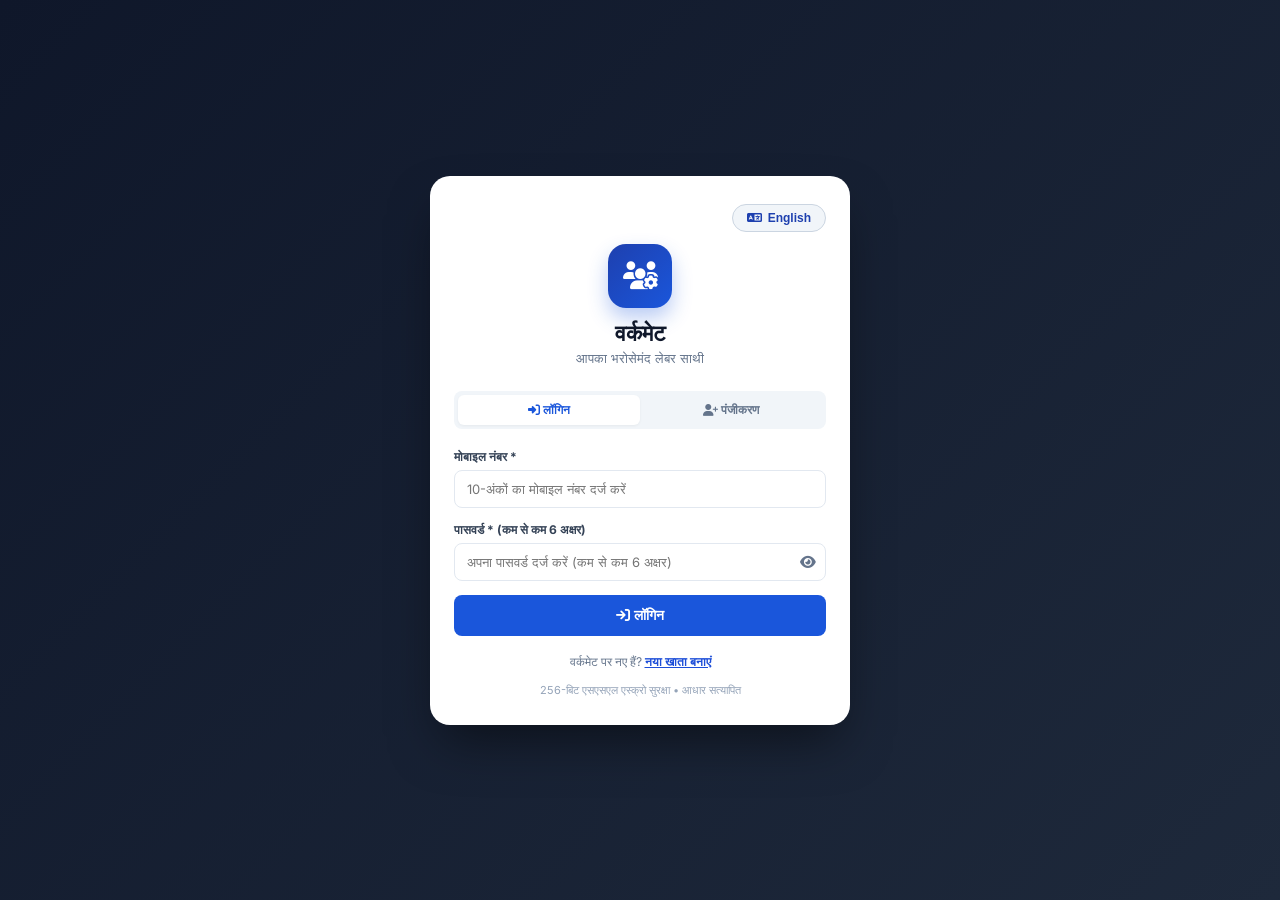
==== commit 420959e1: "fix(security & ux): remove admin123 placeholder leak and persist user selected language across page " ====
--- a/docs/index.html
+++ b/docs/index.html
@@ -50,15 +50,15 @@
       <!-- Unified Login Form (Customer & Admin Login through single portal) -->
       <form id="formCustomerLogin" onsubmit="handleCustomerLogin(event)" autocomplete="off">
         <div class="form-group">
-          <label class="form-label" data-i18n="authIdentifierLabel">Mobile Number / Admin ID *</label>
+          <label class="form-label" data-i18n="authIdentifierLabel">Mobile Number *</label>
           <div style="display:flex; gap:8px;">
-            <input type="text" id="loginIdentifierInput" class="form-input" placeholder="Enter 10-digit mobile or admin ID" autocomplete="off" value="" required style="flex:1;" />
+            <input type="text" id="loginIdentifierInput" class="form-input" data-i18n-placeholder="loginIdentifierPlaceholder" placeholder="Enter 10-digit mobile number" autocomplete="off" value="" required style="flex:1;" />
           </div>
         </div>
         <div class="form-group">
           <label class="form-label" data-i18n="authPasswordLabel">Password * (Min 6 chars)</label>
           <div style="position:relative;">
-            <input type="password" id="loginPasswordInput" class="form-input" placeholder="Enter password (e.g. admin123)" minlength="6" autocomplete="new-password" value="" required style="padding-right:38px;" />
+            <input type="password" id="loginPasswordInput" class="form-input" data-i18n-placeholder="loginPasswordPlaceholder" placeholder="Enter password (at least 6 characters)" minlength="6" autocomplete="new-password" value="" required style="padding-right:38px;" />
             <button type="button" onclick="togglePasswordVisibility('loginPasswordInput', 'loginPassToggleIcon')" style="position:absolute; right:10px; top:50%; transform:translateY(-50%); background:none; border:none; color:#64748b; cursor:pointer; font-size:14px;">
               <i class="fa-solid fa-eye" id="loginPassToggleIcon"></i>
             </button>
@@ -97,7 +97,7 @@
         <div class="form-group">
           <label class="form-label" data-i18n="authPasswordLabel">Create Password * (Min 6 chars)</label>
           <div style="position:relative;">
-            <input type="password" id="registerPasswordInput" class="form-input" placeholder="Create password (min 6 characters)" minlength="6" autocomplete="new-password" value="" required style="padding-right:38px;" />
+            <input type="password" id="registerPasswordInput" class="form-input" data-i18n-placeholder="registerPasswordPlaceholder" placeholder="Create password (at least 6 characters)" minlength="6" autocomplete="new-password" value="" required style="padding-right:38px;" />
             <button type="button" onclick="togglePasswordVisibility('registerPasswordInput', 'regPassToggleIcon')" style="position:absolute; right:10px; top:50%; transform:translateY(-50%); background:none; border:none; color:#64748b; cursor:pointer; font-size:14px;">
               <i class="fa-solid fa-eye" id="regPassToggleIcon"></i>
             </button>
@@ -853,27 +853,43 @@
     </div>
   </div>
 
-  <!-- Modal 4: Database & Cloud Sync (Firebase) -->
+  <!-- Modal 4: Database & Cloud Sync (Google Firebase Firestore) -->
   <div id="modalDatabase" class="modal-overlay">
     <div class="modal-sheet">
       <div class="modal-header">
-        <h3>Database &amp; Cloud Settings</h3>
+        <h3 style="display:flex; align-items:center; gap:8px;">
+          <i class="fa-solid fa-fire-flame-curved" style="color:#f59e0b;"></i>
+          <span>Firebase Cloud Database Settings</span>
+        </h3>
         <button class="btn-close-modal" onclick="closeModal('modalDatabase')"><i class="fa-solid fa-xmark"></i></button>
       </div>
       <div class="modal-body">
-        <div style="background:#f8fafc; border:1px solid #e2e8f0; border-radius:10px; padding:14px; margin-bottom:16px;">
-          <div id="dbSyncStatusInfo">Loading database status...</div>
-        </div>
-
-        <div style="margin-bottom:16px; font-size:13px; color:#475569; line-height:1.5;">
-          Your application supports both <strong>local SQLite storage</strong> (for offline/fast speed) and <strong>Firebase Cloud Firestore</strong> sync.
-        </div>
-
-        <button class="btn-submit-primary" style="background:#0d9488; margin-bottom:10px;" onclick="triggerDatabaseSync()">
-          <i class="fa-solid fa-cloud-arrow-up"></i> Sync Records to Firebase Firestore
-        </button>
-
-        <button class="btn-submit-primary" style="background:#64748b;" onclick="closeModal('modalDatabase')">
+        <div style="background:#fffbeb; border:1px solid #fde68a; border-radius:10px; padding:12px 14px; margin-bottom:14px;">
+          <div style="display:flex; justify-content:space-between; align-items:center;">
+            <div>
+              <span style="font-size:11px; color:#92400e; font-weight:700; text-transform:uppercase;">Connected Firebase Project</span>
+              <div style="font-weight:800; font-size:15px; color:#78350f;">work-mate-eadb9</div>
+            </div>
+            <span class="badge-role-worker" style="background:#dcfce7; color:#15803d; font-size:11px; font-weight:700; padding:3px 8px; border-radius:12px;">
+              <i class="fa-solid fa-circle-check"></i> Cloud Active
+            </span>
+          </div>
+          <div style="font-size:11px; color:#b45309; margin-top:6px;">
+            Google Cloud Firestore • Spark Plan • Safe &amp; Permanent Sync
+          </div>
+        </div>
+
+        <div style="background:#f8fafc; border:1px solid #e2e8f0; border-radius:10px; padding:12px; margin-bottom:16px;">
+          <div id="dbSyncStatusInfo" style="font-size:12px; color:#334155;">
+            Ready to synchronize all 20 service modules, registered user profiles, bookings, and immutable wallet transactions.
+          </div>
+        </div>
+
+        <button type="button" id="btnTriggerCloudSync" class="btn-submit-primary" style="background:#0d9488; margin-bottom:10px;" onclick="triggerDatabaseSync()">
+          <i class="fa-solid fa-cloud-arrow-up"></i> Sync All Records to Firebase Firestore
+        </button>
+
+        <button type="button" class="btn-submit-primary" style="background:#64748b;" onclick="closeModal('modalDatabase')">
           Close Settings
         </button>
       </div>
@@ -1403,6 +1419,12 @@
   <div id="toastContainer" class="toast-container"></div>
 
   <!-- Scripts (Standalone & GitHub Pages Ready) -->
+  <!-- Google Firebase Cloud Firestore (Project: work-mate-eadb9) -->
+  <script src="https://www.gstatic.com/firebasejs/10.8.0/firebase-app-compat.js"></script>
+  <script src="https://www.gstatic.com/firebasejs/10.8.0/firebase-firestore-compat.js"></script>
+  <script src="./js/firebase_config.js"></script>
+  <script src="./js/firebase_sync.js"></script>
+
   <script src="./js/mock_api.js"></script>
   <script src="./js/wallet.js"></script>
   <script src="./js/tracking.js"></script>
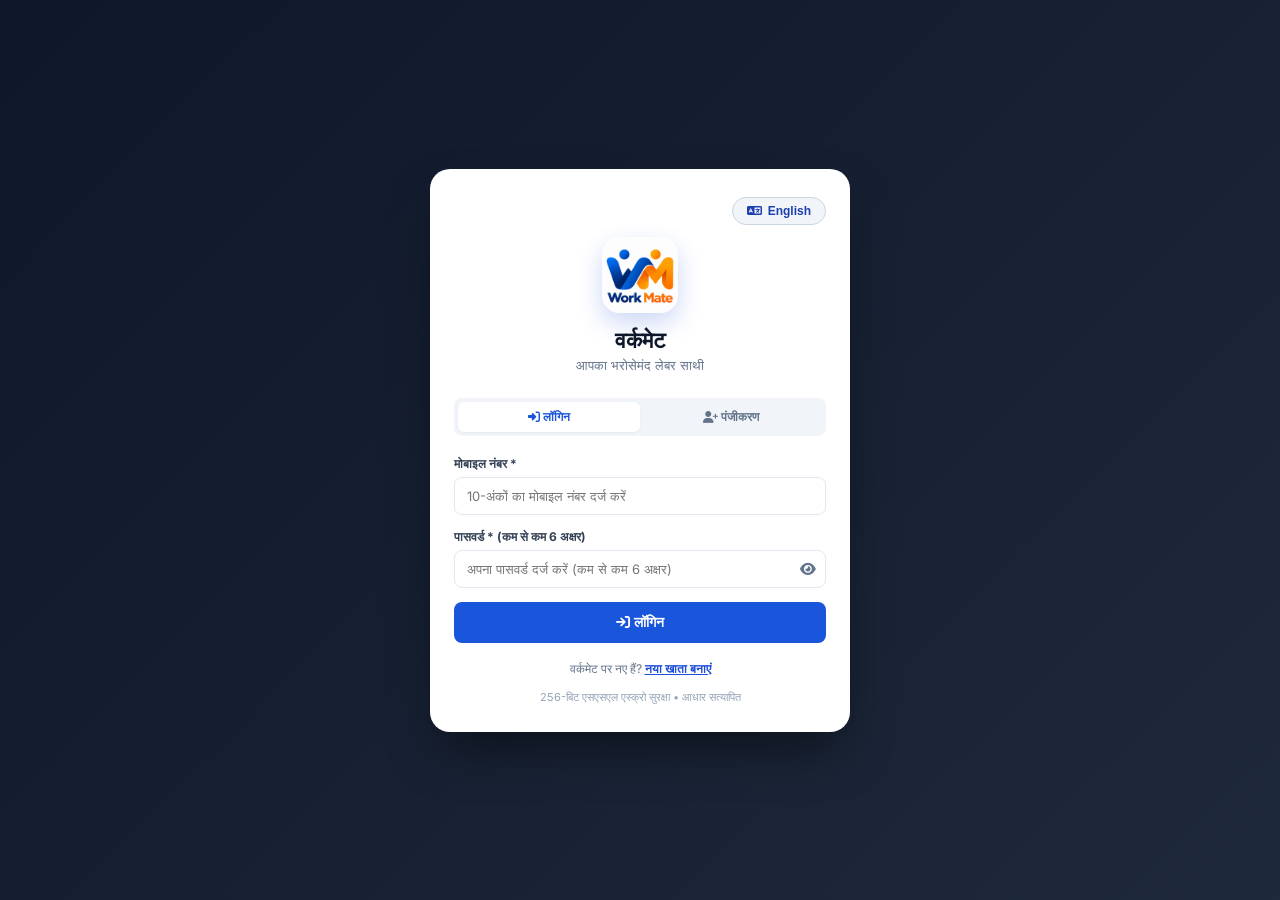
==== commit b534e1ff: "feat: integrate official WorkMate custom app icon, favicons, PWA manifest, and auth branding" ====
--- a/docs/index.html
+++ b/docs/index.html
@@ -4,6 +4,13 @@
   <meta charset="UTF-8">
   <meta name="viewport" content="width=device-width, initial-scale=1.0">
   <title data-i18n="appHtmlTitle">WorkMate | On-Demand Blue-Collar Labour Platform</title>
+  <!-- App Icons and Favicon -->
+  <link rel="icon" type="image/png" sizes="32x32" href="./assets/images/favicon-32x32.png">
+  <link rel="icon" type="image/png" sizes="16x16" href="./assets/images/favicon-16x16.png">
+  <link rel="shortcut icon" href="./favicon.ico">
+  <link rel="apple-touch-icon" sizes="180x180" href="./assets/images/apple-touch-icon.png">
+  <link rel="manifest" href="./site.webmanifest">
+  <meta name="theme-color" content="#1d4ed8">
   <!-- Google Fonts: Inter -->
   <link rel="preconnect" href="https://fonts.googleapis.com">
   <link rel="preconnect" href="https://fonts.gstatic.com" crossorigin>
@@ -31,7 +38,7 @@
 
       <div class="auth-header-logo">
         <div class="auth-logo-badge">
-          <i class="fa-solid fa-users-gear"></i>
+          <img src="./assets/images/app_icon_192.png" alt="WorkMate App Icon" class="auth-logo-img">
         </div>
         <h2 style="font-size:22px; font-weight:800; color:#0f172a;" data-i18n="appName">WorkMate</h2>
         <p style="font-size:13px; color:#64748b; margin-top:4px;" data-i18n="tagline">Your Trusted Labour Partner</p>
@@ -560,6 +567,13 @@
             <i class="fa-solid fa-arrow-right-from-bracket"></i>
             <span data-i18n="btnLogout">Log Out</span>
           </button>
+
+          <!-- Branded App Badge Footer -->
+          <div class="account-brand-footer">
+            <img src="./assets/images/app_icon_192.png" alt="WorkMate">
+            <div class="brand-title">WorkMate <span class="version-tag">v2.4.0</span></div>
+            <div class="brand-sub">Direct On-Demand Labour Platform</div>
+          </div>
         </section>
 
       </main>
--- a/docs/css/style.css
+++ b/docs/css/style.css
@@ -192,17 +192,27 @@
 }
 
 .auth-logo-badge {
-  width: 64px;
-  height: 64px;
-  background: linear-gradient(135deg, #1e40af, #1a56db);
+  width: 76px;
+  height: 76px;
+  margin: 0 auto 14px;
+  display: flex;
+  align-items: center;
+  justify-content: center;
+  background: transparent;
+  box-shadow: none;
+}
+
+.auth-logo-img {
+  width: 76px;
+  height: 76px;
+  object-fit: contain;
   border-radius: 18px;
-  display: flex;
-  align-items: center;
-  justify-content: center;
-  color: #ffffff;
-  font-size: 28px;
-  margin: 0 auto 12px;
-  box-shadow: 0 10px 20px rgba(26, 86, 219, 0.3);
+  box-shadow: 0 10px 24px rgba(29, 78, 216, 0.22);
+  transition: transform 0.2s cubic-bezier(0.4, 0, 0.2, 1);
+}
+
+.auth-logo-img:hover {
+  transform: scale(1.06);
 }
 
 .auth-tabs-row {
@@ -2734,3 +2744,40 @@
   color: #ffffff;
   border-color: #1d4ed8;
 }
+
+/* Branded Footer in Account View */
+.account-brand-footer {
+  text-align: center;
+  margin: 28px 0 16px;
+  opacity: 0.95;
+}
+.account-brand-footer img {
+  width: 44px;
+  height: 44px;
+  border-radius: 12px;
+  box-shadow: 0 4px 14px rgba(0, 0, 0, 0.08);
+  margin-bottom: 6px;
+}
+.account-brand-footer .brand-title {
+  font-size: 13px;
+  font-weight: 800;
+  color: #1e293b;
+  display: flex;
+  align-items: center;
+  justify-content: center;
+  gap: 4px;
+}
+.account-brand-footer .version-tag {
+  font-size: 11px;
+  font-weight: 700;
+  color: #475569;
+  background: #e2e8f0;
+  padding: 2px 6px;
+  border-radius: 6px;
+}
+.account-brand-footer .brand-sub {
+  font-size: 11px;
+  color: #94a3b8;
+  margin-top: 2px;
+}
+
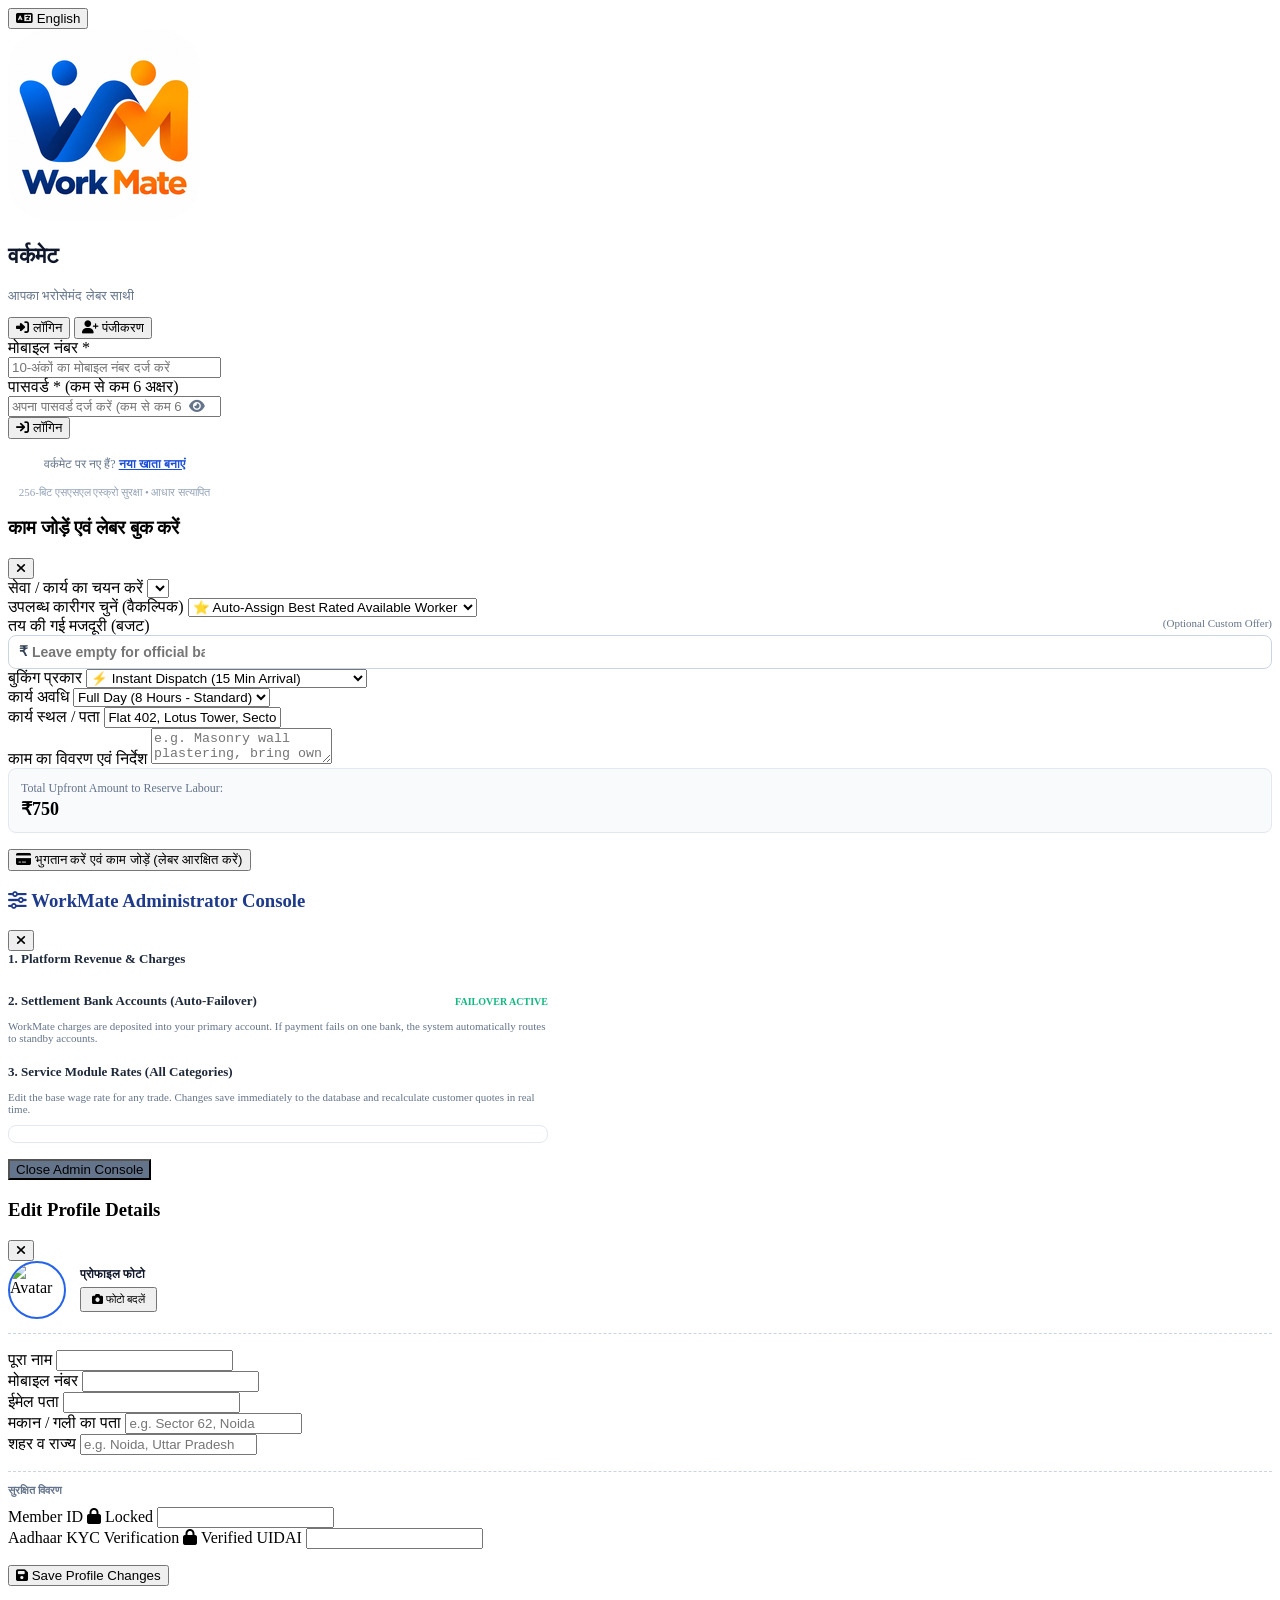
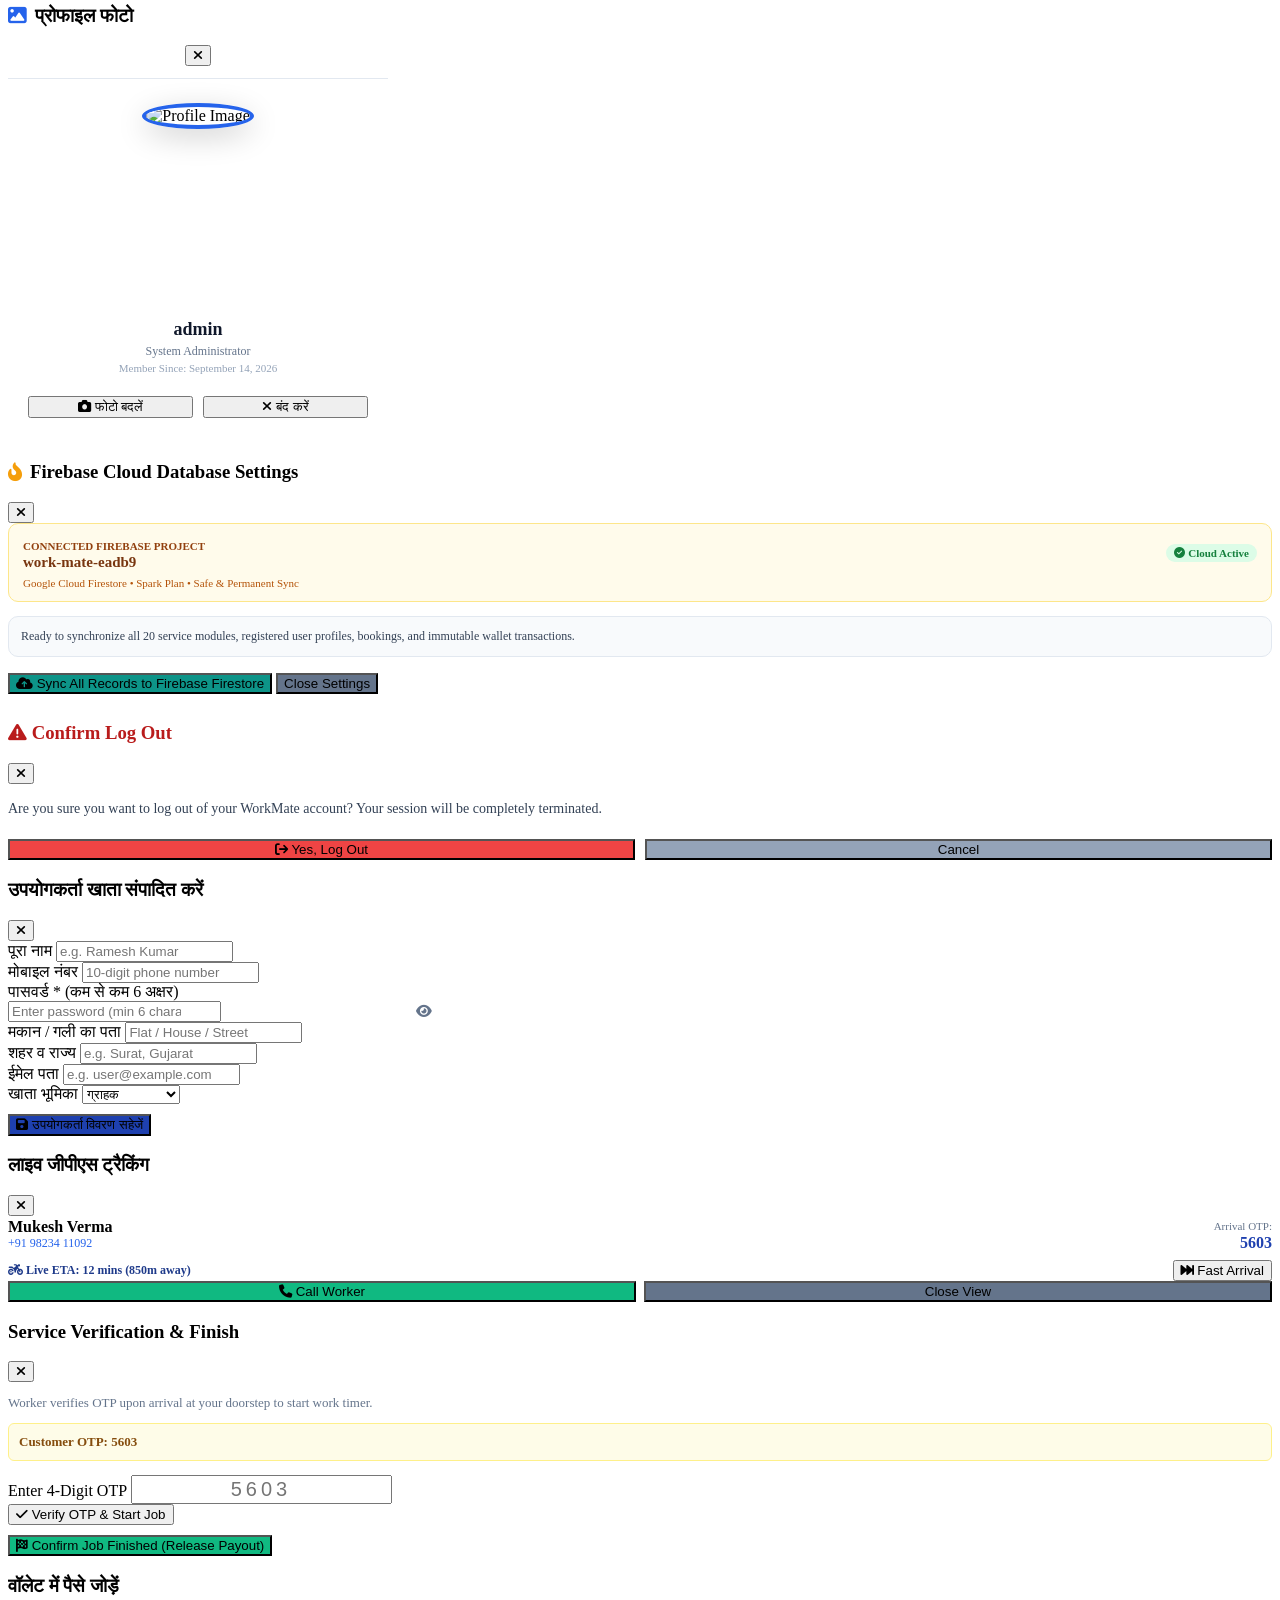
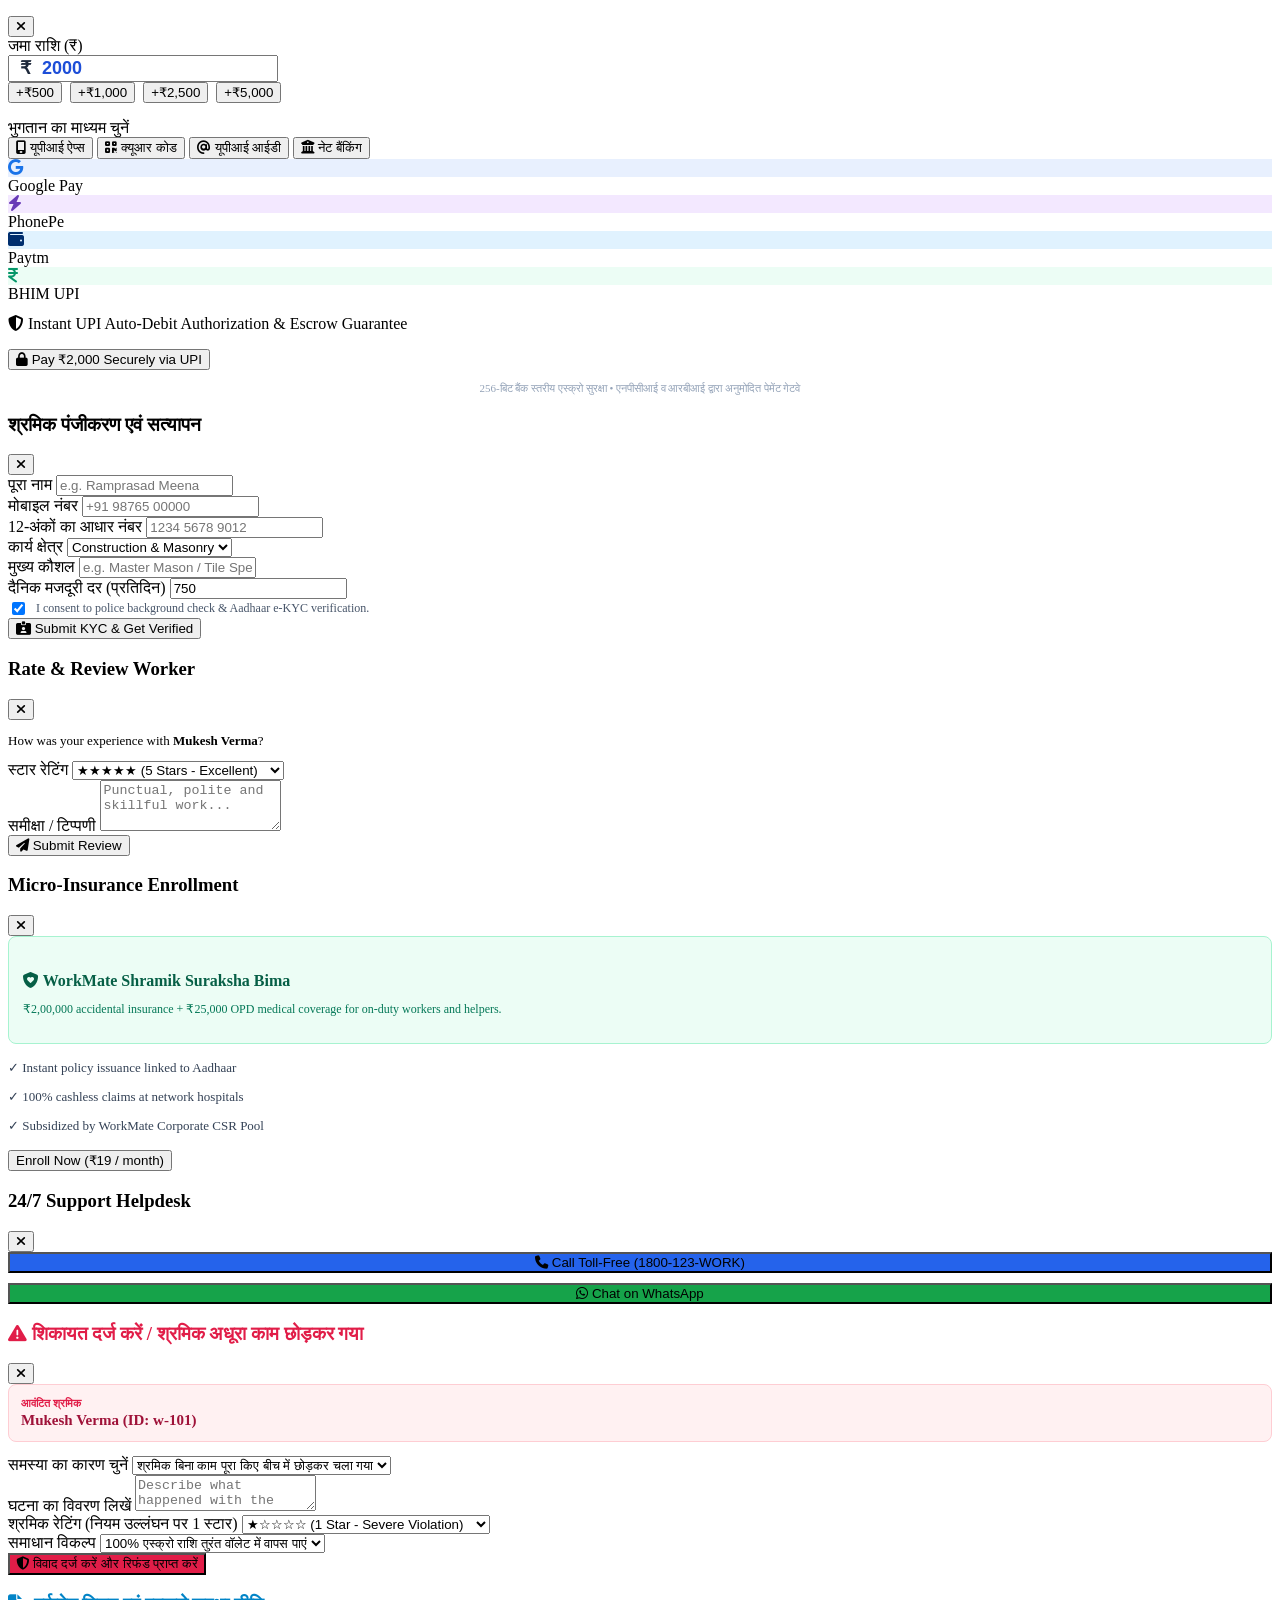
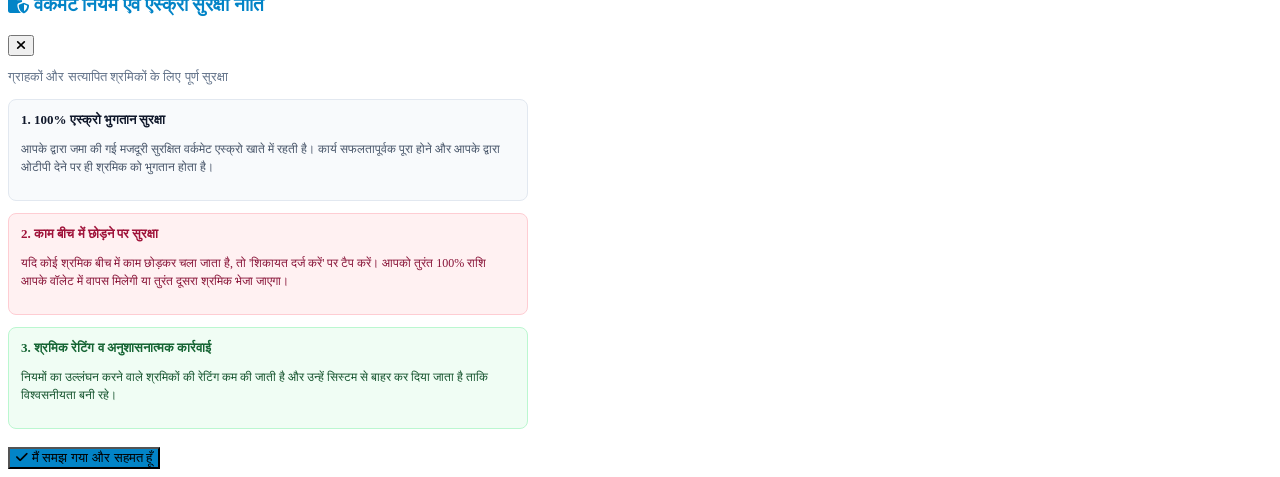
==== commit fd755387: "fix: auto-migrate cached client database to load all 21 default accounts and add reset seed button" ====
--- a/docs/index.html
+++ b/docs/index.html
@@ -277,13 +277,19 @@
           <div class="admin-section-header" style="margin-top:28px; margin-bottom:12px; display:flex; justify-content:space-between; align-items:flex-end; flex-wrap:wrap; gap:10px;">
             <div style="text-align:left;">
               <span class="admin-section-tag" style="background:#ede9fe; color:#6d28d9;"><i class="fa-solid fa-users-gear"></i> User Accounts</span>
-              <h3 style="font-size:16px; font-weight:800; color:#0f172a; margin-top:5px; text-align:left;">
+              <h3 style="font-size:16px; font-weight:800; color:#0f172a; margin-top:5px; text-align:left; display:flex; align-items:center; gap:8px;">
                 <span data-i18n="adminUsersHeader">User Management &amp; Access Control</span>
+                <span id="adminUserCountBadge" style="font-size:11px; font-weight:700; background:#ede9fe; color:#6d28d9; padding:2px 8px; border-radius:10px;">21 Accounts</span>
               </h3>
             </div>
-            <button type="button" class="btn-add-admin-user" onclick="openAdminUserModal(null)">
-              <i class="fa-solid fa-user-plus"></i> <span data-i18n="btnAddUser">Add New User</span>
-            </button>
+            <div style="display:flex; gap:8px; align-items:center; flex-wrap:wrap;">
+              <button type="button" class="btn-add-admin-user" onclick="openAdminUserModal(null)">
+                <i class="fa-solid fa-user-plus"></i> <span data-i18n="btnAddUser">Add New User</span>
+              </button>
+              <button type="button" class="btn-add-admin-user" onclick="triggerResetDefaultUsers()" style="background:#f8fafc; color:#334155; border:1px solid #cbd5e1;" title="Reload 20+ Realistic Seed Accounts">
+                <i class="fa-solid fa-arrows-rotate"></i> <span>Reset 20 Default Users</span>
+              </button>
+            </div>
           </div>
 
           <!-- Users Dynamic Container -->
